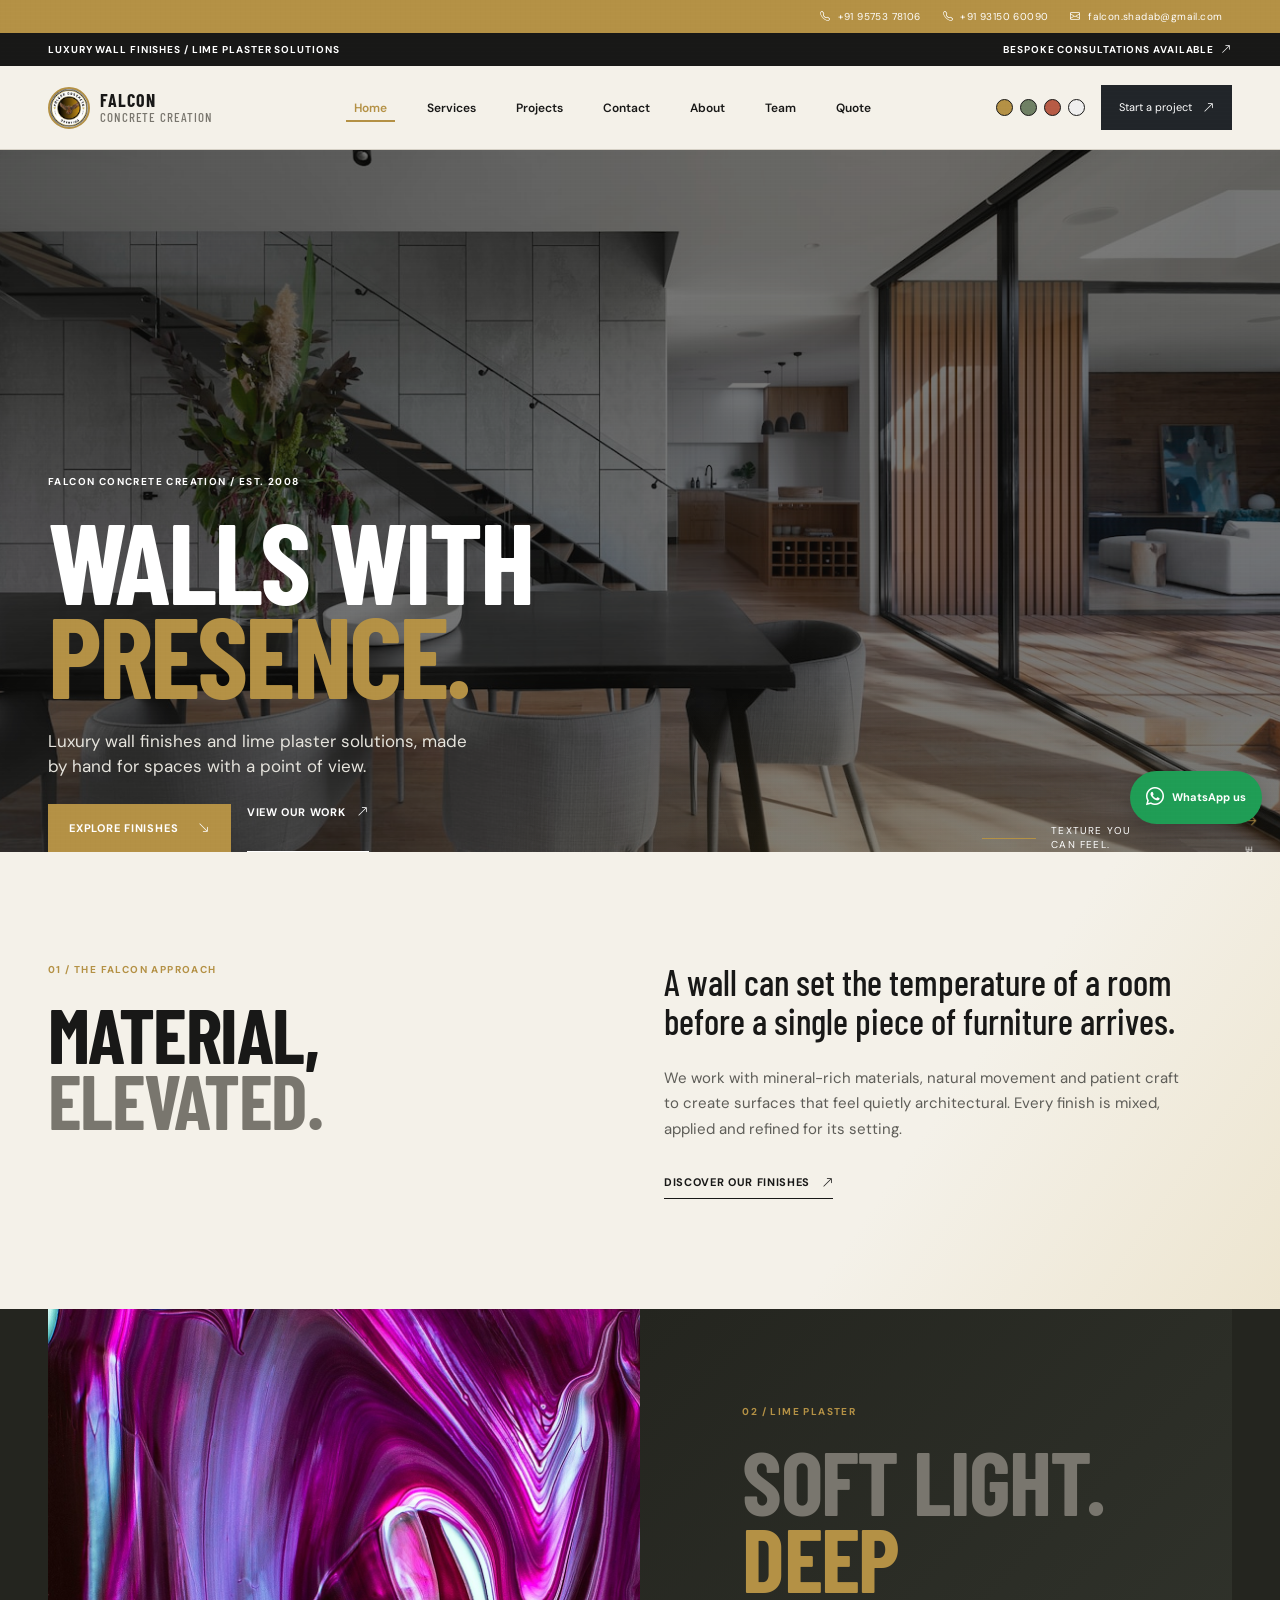
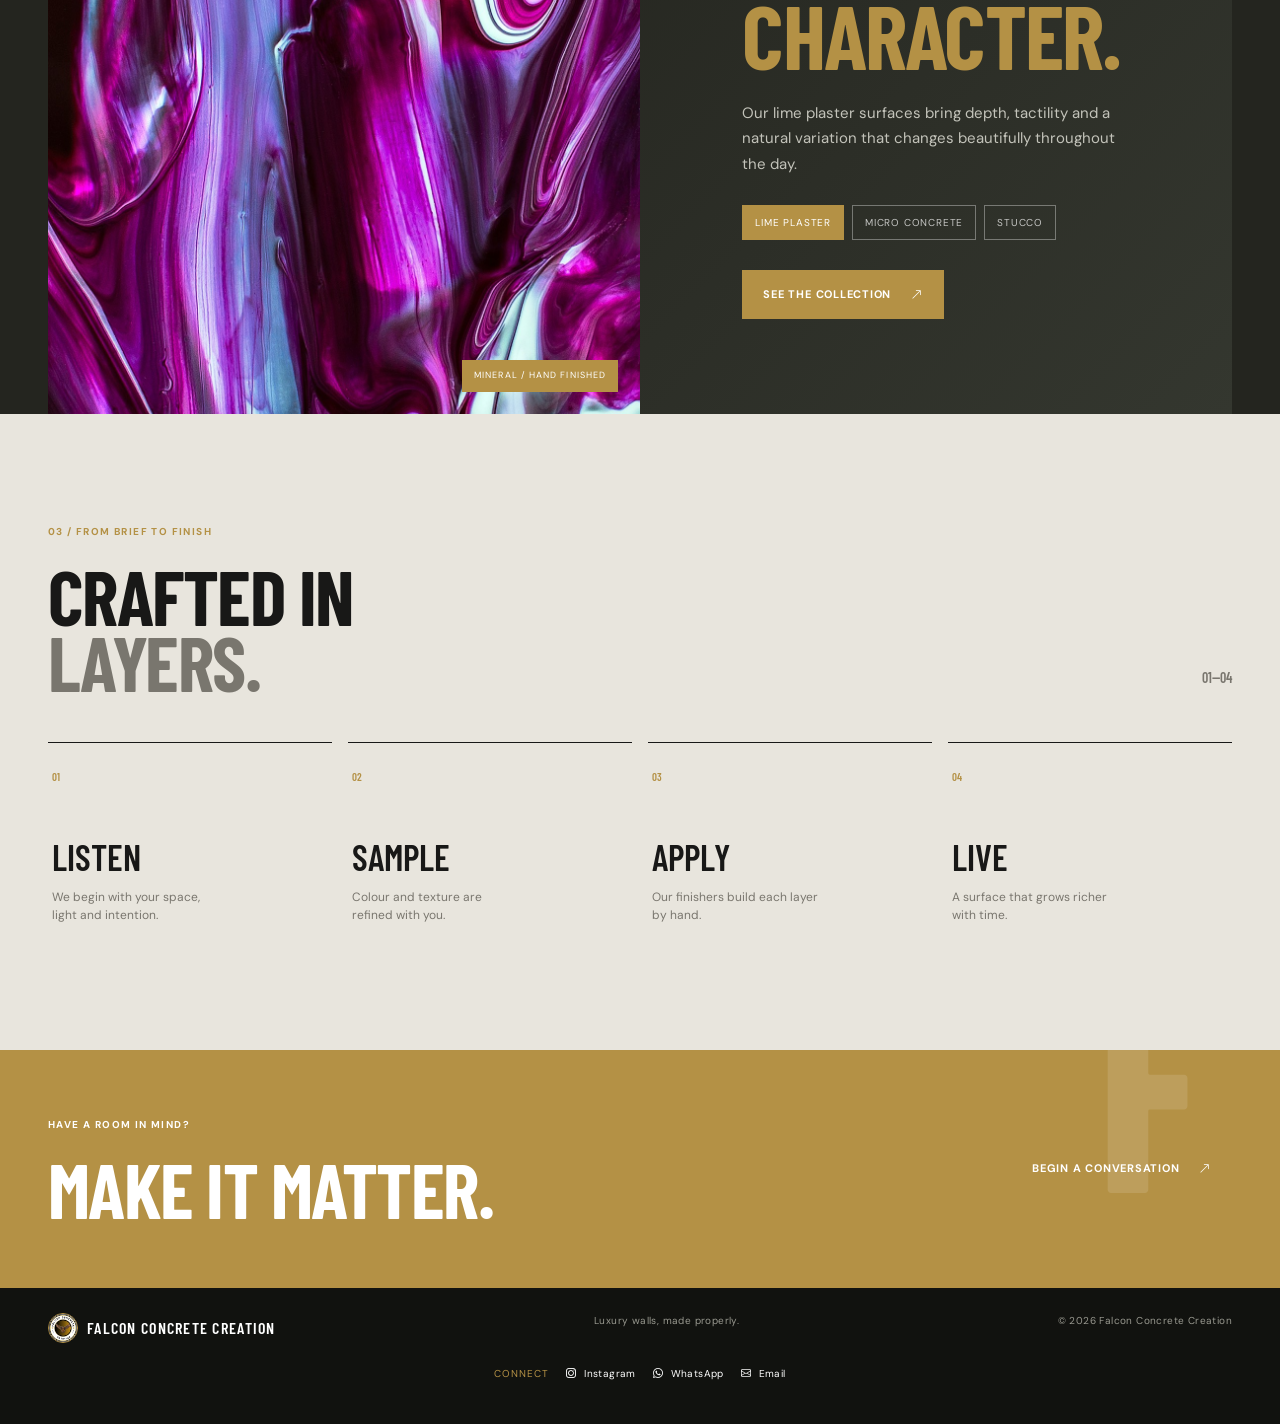
==== index.html @ eb20eb50 "second commit" ====
<!doctype html>
<html lang="en" data-page="home">
<head>
  <meta charset="utf-8"><meta name="viewport" content="width=device-width, initial-scale=1">
  <meta name="description" content="Falcon Concrete Creation creates hand-finished lime plaster, micro concrete and specialist flooring for considered interiors in Goa.">
  <meta name="theme-color" content="#1e211c">
  <meta property="og:type" content="website">
  <meta property="og:title" content="Falcon Concrete Creation | Luxury Wall Finishes">
  <meta property="og:description" content="Luxury wall finishes and lime plaster solutions, made by hand for spaces with a point of view.">
  <meta property="og:image" content="images/luxury-interior.jpg">
  <meta name="twitter:card" content="summary">
  <title>Falcon Concrete Creation | Luxury Wall Finishes</title>
  <script type="application/ld+json">
  {
    "@context": "https://schema.org",
    "@type": "HomeAndConstructionBusiness",
    "name": "Falcon Concrete Creation",
    "description": "Hand-finished lime plaster, micro concrete and specialist flooring for considered interiors.",
    "email": "falcon.shadab@gmail.com",
    "telephone": "+91 95753 78106",
    "address": {
      "@type": "PostalAddress",
      "streetAddress": "Ekta Nagar, Ghateshwar Nagar Housing Board",
      "addressLocality": "Mapusa",
      "addressRegion": "Goa",
      "postalCode": "403507",
      "addressCountry": "IN"
    },
    "areaServed": "Goa, India",
    "sameAs": ["https://www.instagram.com/falcon.shadab/"]
  }
  </script>
  <link rel="preconnect" href="https://fonts.googleapis.com"><link rel="preconnect" href="https://fonts.gstatic.com" crossorigin>
  <link href="https://fonts.googleapis.com/css2?family=Barlow+Condensed:wght@500;600;700;800&family=DM+Sans:wght@400;500;600;700&display=swap" rel="stylesheet">
  <link href="https://cdn.jsdelivr.net/npm/bootstrap@5.3.3/dist/css/bootstrap.min.css" rel="stylesheet"><link rel="stylesheet" href="https://cdn.jsdelivr.net/npm/bootstrap-icons@1.11.3/font/bootstrap-icons.min.css"><link rel="stylesheet" href="css/styles.css">
</head>
<body>
  <div class="announcement"><div class="container-fluid px-4 px-lg-5 d-flex justify-content-between"><span>Luxury wall finishes / Lime plaster solutions</span><span class="d-none d-md-inline">Bespoke consultations available <i class="bi bi-arrow-up-right ms-1"></i></span></div></div>
  <nav class="navbar navbar-expand-lg site-nav"><div class="container-fluid px-4 px-lg-5"><a class="navbar-brand" href="index.html" aria-label="Falcon Concrete Creation home"><img src="images/logo.jpg" alt="Falcon Concrete Creation logo"><span>FALCON<span> CONCRETE CREATION</span></span></a><button class="navbar-toggler" type="button" data-bs-toggle="collapse" data-bs-target="#mainNav" aria-label="Toggle navigation"><i class="bi bi-list"></i></button><div class="collapse navbar-collapse" id="mainNav"><ul class="navbar-nav mx-auto mb-3 mb-lg-0 gap-lg-4"><li class="nav-item"><a class="nav-link" data-nav="home" href="index.html">Home</a></li><li class="nav-item"><a class="nav-link" data-nav="services" href="services.html">Services</a></li><li class="nav-item"><a class="nav-link" data-nav="projects" href="projects.html">Projects</a></li><li class="nav-item"><a class="nav-link" data-nav="contact" href="contact.html">Contact</a></li></ul><div class="theme-switcher" aria-label="Colour theme"><button class="theme-dot theme-ochre" data-theme-choice="ochre" aria-label="Ochre theme"></button><button class="theme-dot theme-forest" data-theme-choice="forest" aria-label="Forest theme"></button><button class="theme-dot theme-terracotta" data-theme-choice="terracotta" aria-label="Terracotta theme"></button></div><a class="btn btn-dark rounded-0 nav-cta ms-lg-3" href="contact.html">Start a project <i class="bi bi-arrow-up-right ms-2"></i></a></div></div></nav>
  <main>
    <section class="hero-section"><div class="hero-image"></div><div class="hero-overlay"></div><div class="container-fluid px-4 px-lg-5 hero-content"><div class="row align-items-end min-vh-75"><div class="col-lg-8 col-xl-7"><p class="eyebrow light-eyebrow">Falcon Concrete Creation / Est. 2008</p><h1>Walls with<br><em>presence.</em></h1><p class="hero-copy">Luxury wall finishes and lime plaster solutions, made by hand for spaces with a point of view.</p><div class="d-flex flex-wrap gap-3 mt-4"><a class="btn btn-accent rounded-0" href="services.html">Explore finishes <i class="bi bi-arrow-down-right ms-3"></i></a><a class="text-link light-link" href="projects.html">View our work <i class="bi bi-arrow-up-right ms-2"></i></a></div></div><div class="col-lg-4 d-none d-lg-block"><div class="hero-note"><span class="note-line"></span><span>Texture you<br>can feel.</span></div></div></div></div><div class="scroll-cue">Scroll to explore <i class="bi bi-arrow-down"></i></div></section>
    <section class="section-pad intro-section"><div class="container-fluid px-4 px-lg-5"><div class="row g-5"><div class="col-lg-5"><p class="eyebrow">01 / The Falcon approach</p><h2>Material,<br><span>elevated.</span></h2></div><div class="col-lg-6 offset-lg-1"><p class="large-copy">A wall can set the temperature of a room before a single piece of furniture arrives.</p><p class="body-copy">We work with mineral-rich materials, natural movement and patient craft to create surfaces that feel quietly architectural. Every finish is mixed, applied and refined for its setting.</p><a class="text-link dark-link" href="services.html">Discover our finishes <i class="bi bi-arrow-up-right ms-2"></i></a></div></div></div></section>
      <section class="feature-band"><div class="container-fluid px-4 px-lg-5"><div class="row g-0 align-items-stretch"><div class="col-lg-6 feature-image" data-finish-image="images/services/lime-plaster.jpg"></div><div class="col-lg-6 feature-copy"><p class="eyebrow" id="finish-label">02 / Lime plaster</p><h2><span id="finish-title">Soft light.</span><br><em>Deep character.</em></h2><p class="body-copy" id="finish-copy">Our lime plaster surfaces bring depth, tactility and a natural variation that changes beautifully throughout the day.</p><div class="finish-switcher" role="tablist" aria-label="Explore finishes"><button class="finish-tab is-active" type="button" role="tab" aria-selected="true" data-finish="lime-plaster">Lime plaster</button><button class="finish-tab" type="button" role="tab" aria-selected="false" data-finish="micro-concrete">Micro concrete</button><button class="finish-tab" type="button" role="tab" aria-selected="false" data-finish="stucco">Stucco</button></div><a class="btn btn-accent rounded-0" href="services.html">See the collection <i class="bi bi-arrow-up-right ms-3"></i></a></div></div></div></section>
    <section class="section-pad process-section"><div class="container-fluid px-4 px-lg-5"><div class="d-flex justify-content-between align-items-end mb-5"><div><p class="eyebrow">03 / From brief to finish</p><h2>Crafted in<br><span>layers.</span></h2></div><p class="section-index d-none d-md-block">01—04</p></div><div class="row g-3"><div class="col-md-3"><div class="process-card"><span>01</span><h3>Listen</h3><p>We begin with your space, light and intention.</p></div></div><div class="col-md-3"><div class="process-card"><span>02</span><h3>Sample</h3><p>Colour and texture are refined with you.</p></div></div><div class="col-md-3"><div class="process-card"><span>03</span><h3>Apply</h3><p>Our finishers build each layer by hand.</p></div></div><div class="col-md-3"><div class="process-card"><span>04</span><h3>Live</h3><p>A surface that grows richer with time.</p></div></div></div></div></section>
    <section class="contact-strip"><div class="container-fluid px-4 px-lg-5 d-flex flex-column flex-lg-row justify-content-between align-items-lg-center gap-4"><div><p class="eyebrow light-eyebrow">Have a room in mind?</p><h2>Make it <em>matter.</em></h2></div><a class="btn btn-accent rounded-0" href="contact.html">Begin a conversation <i class="bi bi-arrow-up-right ms-3"></i></a></div></section>
  </main>
  <footer class="footer"><div class="container-fluid px-4 px-lg-5 d-flex flex-column flex-md-row justify-content-between gap-3"><span class="footer-brand">FALCON CONCRETE CREATION</span><span>Luxury walls, made properly.</span><span>© <span class="year">2026</span> Falcon Concrete Creation</span></div></footer>
  <script src="https://cdn.jsdelivr.net/npm/bootstrap@5.3.3/dist/js/bootstrap.bundle.min.js"></script><script src="js/script.js"></script>
</body></html>
---- css/styles.css ----
@import url('../styles.css');
html[data-page=home] .feature-image{background-image:url('../images/services/lime-plaster.jpg');background-position:center;background-size:cover;transition:background-image .35s ease,filter .35s ease}html[data-page=home] .feature-image.is-changing{filter:saturate(.7)}.finish-switcher{display:flex;flex-wrap:wrap;gap:8px;margin:25px 0 30px}.finish-tab{border:1px solid rgba(255,255,255,.35);background:transparent;color:rgba(255,255,255,.72);padding:9px 12px;font-size:10px;letter-spacing:.08em;text-transform:uppercase;transition:background .2s ease,color .2s ease,border-color .2s ease}.finish-tab:hover,.finish-tab:focus-visible,.finish-tab.is-active{background:var(--accent);border-color:var(--accent);color:#fff;outline:none}@media(max-width:575.98px){.finish-switcher{gap:6px}.finish-tab{font-size:9px;padding:8px 9px}}@media(prefers-reduced-motion:reduce){html[data-page=home] .feature-image{transition:none}}
.contact-bar span:nth-child(2){display:inline!important}
body:before{content:'';position:fixed;z-index:100;inset:0;pointer-events:none;opacity:.12;background-image:repeating-linear-gradient(0deg,rgba(255,255,255,.16) 0,rgba(255,255,255,.16) 1px,transparent 1px,transparent 4px),repeating-linear-gradient(90deg,rgba(0,0,0,.09) 0,rgba(0,0,0,.09) 1px,transparent 1px,transparent 5px);mix-blend-mode:soft-light}
.site-loader{position:fixed;z-index:300;inset:0;display:grid;place-items:center;background:var(--dark);transition:opacity .45s ease,visibility .45s ease}.site-loader.is-hidden{opacity:0;visibility:hidden;pointer-events:none}.site-loader img{width:72px;height:72px;border-radius:50%;object-fit:cover;border:2px solid var(--accent);animation:loaderPulse 1.1s ease-in-out infinite}.site-loader span{position:absolute;width:104px;height:104px;border:1px solid rgba(255,255,255,.3);border-top-color:var(--accent);border-radius:50%;animation:loaderSpin 1s linear infinite}@keyframes loaderSpin{to{transform:rotate(360deg)}}@keyframes loaderPulse{0%,100%{transform:scale(.96);opacity:.8}50%{transform:scale(1);opacity:1}}@media(prefers-reduced-motion:reduce){.site-loader{transition:none}.site-loader img,.site-loader span{animation:none}}

html[data-theme=blue]{--accent:#2f6f9f;--accent-soft:#b9d4e5;--paper:#eef4f7;--dark:#172936}
html[data-theme=blue] .announcement{background:#173a52}
html[data-theme=blue] .feature-band{background:#172936}
html[data-theme=blue] .page-hero{background:#173a52}
html[data-theme=blue] .contact-strip{background:#2f6f9f}
html[data-theme=blue] .theme-blue{background:#2f6f9f}
.site-nav .theme-dot{cursor:pointer;transition:transform .2s ease,outline .2s ease}
.site-nav .theme-dot:hover{transform:scale(1.18)}
.navbar-brand img{border:2px solid var(--accent)}
.detail-grid{background:var(--paper)}
.about-image{min-height:520px;background:url('../images/luxury-interior.jpg') center/cover}
.team-card{border-top:1px solid var(--ink);padding-top:18px}
.team-card img{width:100%;height:280px;object-fit:cover;filter:saturate(.8)}
.team-card h3{font:600 34px var(--display);text-transform:uppercase;margin:18px 0 4px}
.team-card p,.price-card p{color:var(--muted);font-size:13px;line-height:1.6}
.price-card{background:var(--paper);border:1px solid var(--line);padding:30px;min-height:410px;position:relative}
.price-card.featured{background:var(--dark);color:#fff;border-color:var(--dark)}
.price-card h2{font-size:3.7rem;margin:55px 0 14px}
.price-card .price{font:600 35px var(--display);color:var(--accent);margin:22px 0}
.price-card ul{list-style:none;padding:0;margin:22px 0}
.price-card li{font-size:12px;border-top:1px solid var(--line);padding:11px 0;color:var(--muted)}
.featured li{border-color:#50534c;color:#c3c3ba}
.quote-page{background:var(--dark);color:#fff;padding:100px 0}
.quote-form{background:var(--paper);color:var(--ink);padding:32px}
.quote-form label{display:block;font-size:10px;text-transform:uppercase;letter-spacing:.08em;margin:16px 0 7px}
.quote-form input,.quote-form select,.quote-form textarea{width:100%;border:0;border-bottom:1px solid var(--line);background:transparent;padding:10px 0;outline:0}
.quote-form input:focus,.quote-form select:focus,.quote-form textarea:focus{border-color:var(--accent)}
.map-frame{width:100%;height:390px;border:0;filter:grayscale(.75)}
.contact-details a{color:var(--ink);text-decoration:none}
@media(max-width:575.98px){.price-card h2{font-size:3rem}.quote-form{padding:24px}.about-image{min-height:320px}}
.contact-bar{position:relative;z-index:20;display:flex;justify-content:flex-end;gap:22px;align-items:center;background:var(--accent);color:#fff;padding:9px 4.5%;font-size:10px;letter-spacing:.04em}.contact-bar a{color:#fff;text-decoration:none}.contact-bar i{margin-right:4px}.whatsapp-float{position:fixed;z-index:30;right:22px;bottom:22px;display:flex;align-items:center;gap:8px;background:#1f9d55;color:#fff;padding:13px 16px;border-radius:30px;box-shadow:0 8px 20px rgba(0,0,0,.2);font-size:11px;font-weight:700;text-decoration:none}.whatsapp-float:hover{background:#167b42;color:#fff}.whatsapp-float i{font-size:18px}@media(max-width:575.98px){.contact-bar{justify-content:flex-start;gap:10px;flex-wrap:wrap;font-size:9px;padding:9px 18px}.contact-bar span:nth-child(2){display:none}.whatsapp-float{right:14px;bottom:14px}}
.service-card{height:100%;background:var(--paper);border:1px solid var(--line);transition:transform .25s ease,box-shadow .25s ease}.service-card:hover{transform:translateY(-5px);box-shadow:0 14px 30px rgba(24,24,23,.12)}.service-card img{display:block;width:100%;height:215px;object-fit:cover}.service-card-body{position:relative;min-height:210px;padding:23px}.service-card-body>span{color:var(--accent);font:600 12px var(--display)}.service-card-body h2{font-size:2.45rem;line-height:.9;margin:35px 35px 12px 0}.service-card-body p{color:var(--muted);font-size:12px;line-height:1.55;margin:0;max-width:190px}.service-card-body a{position:absolute;right:22px;bottom:21px;color:var(--accent);font-size:20px}.services-grid{background:#e8e5dd}
.footer-socials{display:flex;align-items:center;gap:17px}.footer-socials span{color:var(--accent);text-transform:uppercase;letter-spacing:.1em}.footer-socials a{color:#fff;text-decoration:none}.footer-socials a:hover{color:var(--accent)}.footer-socials i{margin-right:4px}@media(max-width:767.98px){.footer-socials{flex-wrap:wrap;gap:10px 16px}}
.micro-floor-gallery{background:var(--paper);padding:110px 0}.gallery-heading{display:grid;grid-template-columns:1fr 1fr;gap:24px;align-items:end;margin-bottom:46px}.gallery-heading h2{font-size:clamp(3.3rem,6vw,6rem)}.gallery-heading>p:last-child{color:var(--muted);font-size:14px;line-height:1.6;max-width:360px;margin:0}.micro-gallery-grid img{display:block;width:100%;height:270px;object-fit:cover}.micro-gallery-grid .col-lg-6 img{height:420px}@media(max-width:767.98px){.micro-floor-gallery{padding:80px 0}.gallery-heading{display:block}.gallery-heading>p:last-child{margin-top:22px}.micro-gallery-grid img,.micro-gallery-grid .col-lg-6 img{height:210px}}
.nav-link.active{position:relative;color:var(--accent)!important}.nav-link.active:after{content:'';position:absolute;left:0;right:0;bottom:3px;height:2px;background:var(--accent)}.zoomable-image{cursor:zoom-in;transition:transform .25s ease,filter .25s ease}.zoomable-image:hover{filter:brightness(.92);transform:scale(1.015)}.image-lightbox{position:fixed;z-index:200;inset:0;display:grid;place-items:center;padding:5vh 5vw;background:rgba(12,14,13,.9);opacity:0;visibility:hidden;transition:opacity .25s ease,visibility .25s ease}.image-lightbox.is-open{opacity:1;visibility:visible}.image-lightbox img{max-width:90vw;max-height:88vh;width:auto;height:auto;object-fit:contain;box-shadow:0 20px 60px rgba(0,0,0,.35)}.lightbox-close{position:absolute;top:22px;right:25px;border:1px solid rgba(255,255,255,.6);background:transparent;color:#fff;width:42px;height:42px;font-size:16px}.lightbox-close:hover{background:var(--accent);border-color:var(--accent)}.lightbox-open{overflow:hidden}
.footer-brand{display:inline-flex;align-items:center;gap:9px}.footer-brand img{width:30px;height:30px;object-fit:cover;border-radius:50%;border:1px solid var(--accent)}.footer .container-fluid{position:relative;padding-bottom:56px}.footer-socials{position:absolute;left:50%;bottom:18px;transform:translateX(-50%);white-space:nowrap}.whatsapp-float{right:18px;bottom:76px}.service-status,.project-status{display:inline-block;margin-top:10px;border:1px solid currentColor;padding:4px 8px;font-size:9px;letter-spacing:.08em;text-transform:uppercase}.status-available,.status-completed{color:#2b8453}.status-ongoing{color:var(--accent)}.status-progress{color:#bd6a2e}@media(max-width:767.98px){.footer-socials{position:static;transform:none;white-space:normal}.footer .container-fluid{padding-bottom:25px}.whatsapp-float{right:14px;bottom:15px;padding:11px 13px}.whatsapp-float span{display:none}.whatsapp-float i{margin:0}}
.home-page{}html[data-page=home] .hero-section{isolation:isolate;background:#22251d}html[data-page=home] .hero-section:after{content:'';position:absolute;z-index:0;inset:auto -10% -42% 35%;height:70%;background:radial-gradient(ellipse,var(--accent) 0,transparent 66%);opacity:.18;pointer-events:none;animation:accentPulse 7s ease-in-out infinite}html[data-page=home] .hero-image{animation:heroDrift 16s ease-in-out infinite alternate}html[data-page=home] .hero-content h1{animation:riseIn .9s .15s both ease-out}html[data-page=home] .hero-copy{animation:riseIn .8s .35s both ease-out}html[data-page=home] .hero-content .btn-accent,html[data-page=home] .hero-content .text-link{animation:riseIn .8s .5s both ease-out}html[data-page=home] .hero-note{animation:fadeIn 1.2s .7s both ease-out}html[data-page=home] .intro-section{background:linear-gradient(125deg,var(--paper) 0%,var(--paper) 70%,var(--accent-soft) 160%)}html[data-page=home] .feature-copy{background:linear-gradient(135deg,var(--dark),#34372f)}html[data-page=home] .process-card{transition:transform .3s ease,background .3s ease,padding .3s ease}html[data-page=home] .process-card:hover{transform:translateY(-8px);background:var(--paper);padding-left:14px;padding-right:14px}html[data-page=home] .contact-strip{position:relative;overflow:hidden}html[data-page=home] .contact-strip:before{content:'F';position:absolute;right:5%;top:-.3em;color:rgba(255,255,255,.12);font:700 18rem/.8 var(--display);pointer-events:none}html[data-page=home] .scroll-cue i{animation:scrollBob 1.4s ease-in-out infinite}html[data-page=home] .feature-image{position:relative}html[data-page=home] .feature-image:after{content:'MINERAL / HAND FINISHED';position:absolute;right:22px;bottom:22px;color:#fff;background:var(--accent);padding:9px 12px;font-size:9px;letter-spacing:.12em} @keyframes riseIn{from{opacity:0;transform:translateY(24px)}to{opacity:1;transform:none}}@keyframes fadeIn{from{opacity:0}to{opacity:1}}@keyframes heroDrift{from{transform:scale(1.02)}to{transform:scale(1.09) translate3d(-1.5%,1%,0)}}@keyframes accentPulse{0%,100%{transform:scale(.9);opacity:.12}50%{transform:scale(1.1);opacity:.22}}@keyframes scrollBob{0%,100%{transform:translateY(0)}50%{transform:translateY(5px)}}@media(prefers-reduced-motion:reduce){html[data-page=home] .hero-image,html[data-page=home] .hero-section:after,html[data-page=home] .hero-content h1,html[data-page=home] .hero-copy,html[data-page=home] .hero-content .btn-accent,html[data-page=home] .hero-content .text-link,html[data-page=home] .hero-note{animation:none;opacity:1;transform:none}html[data-page=home] .scroll-cue i{animation:none}}
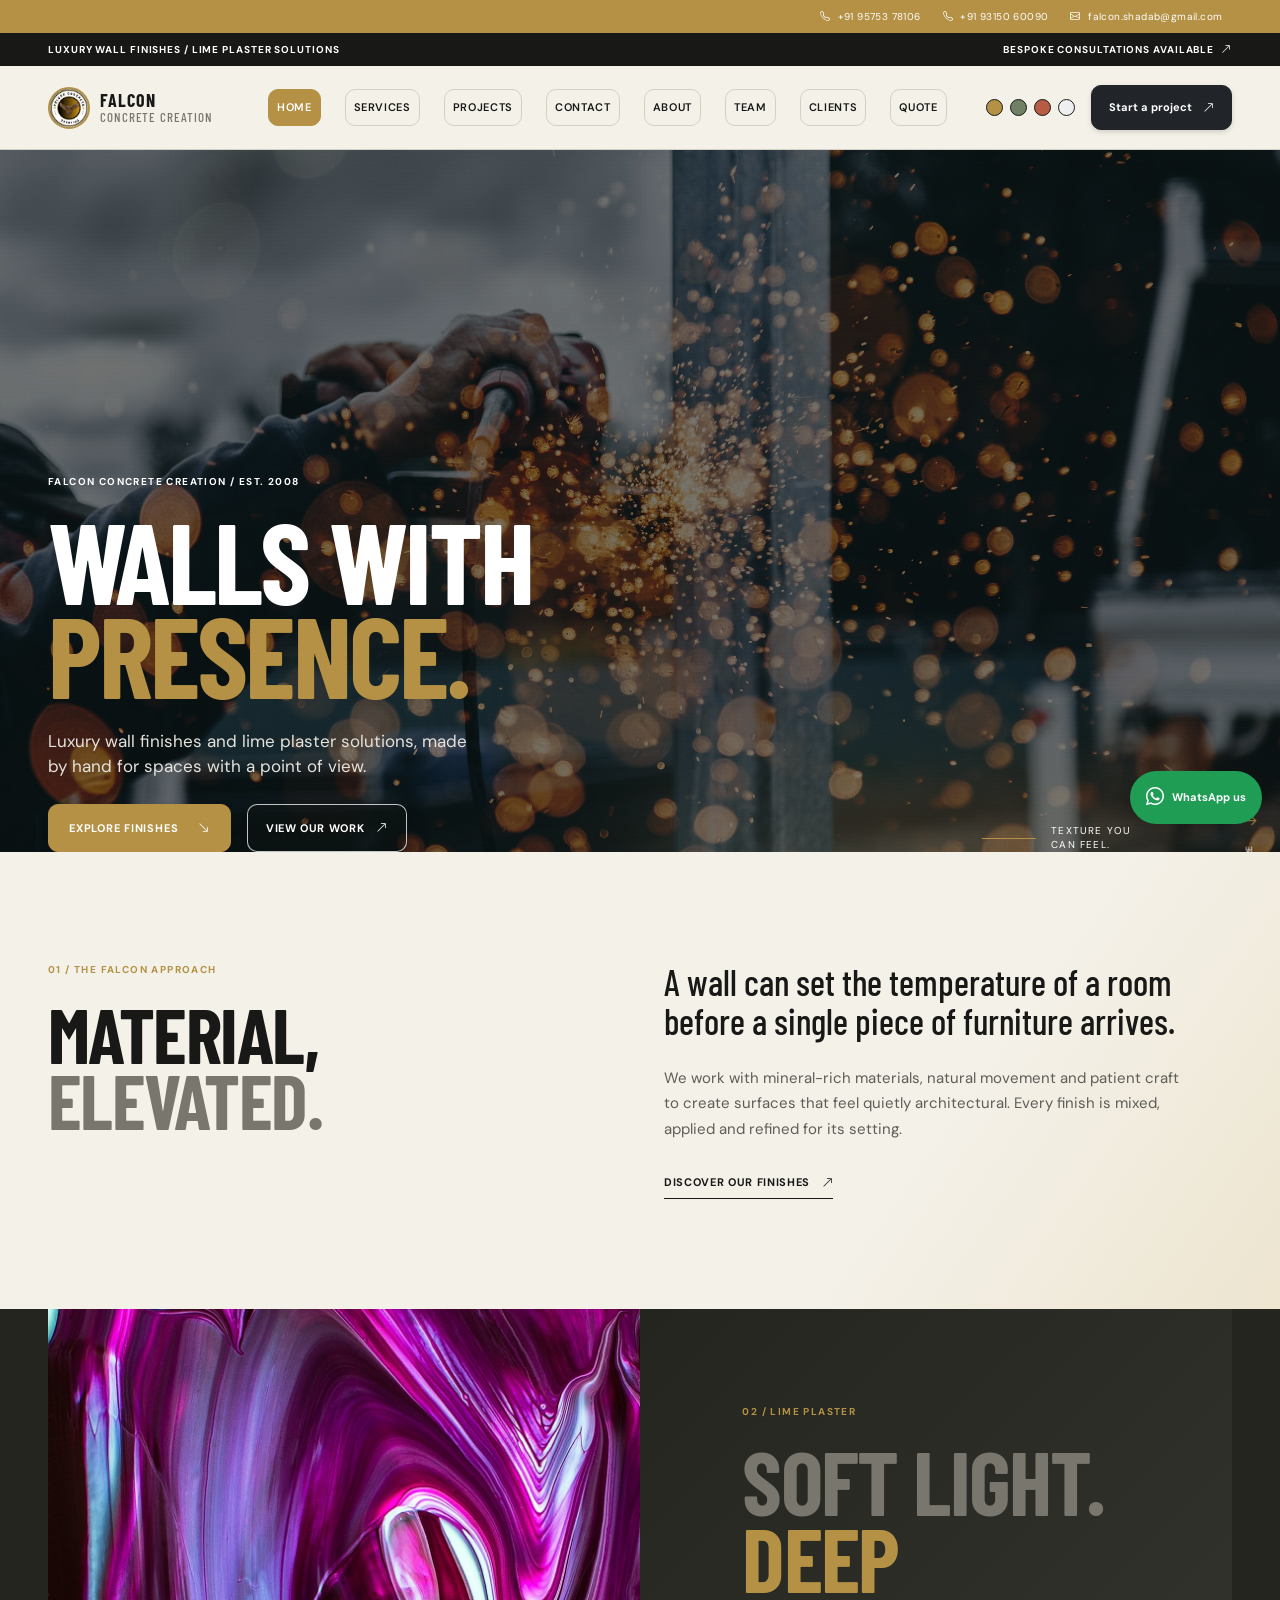
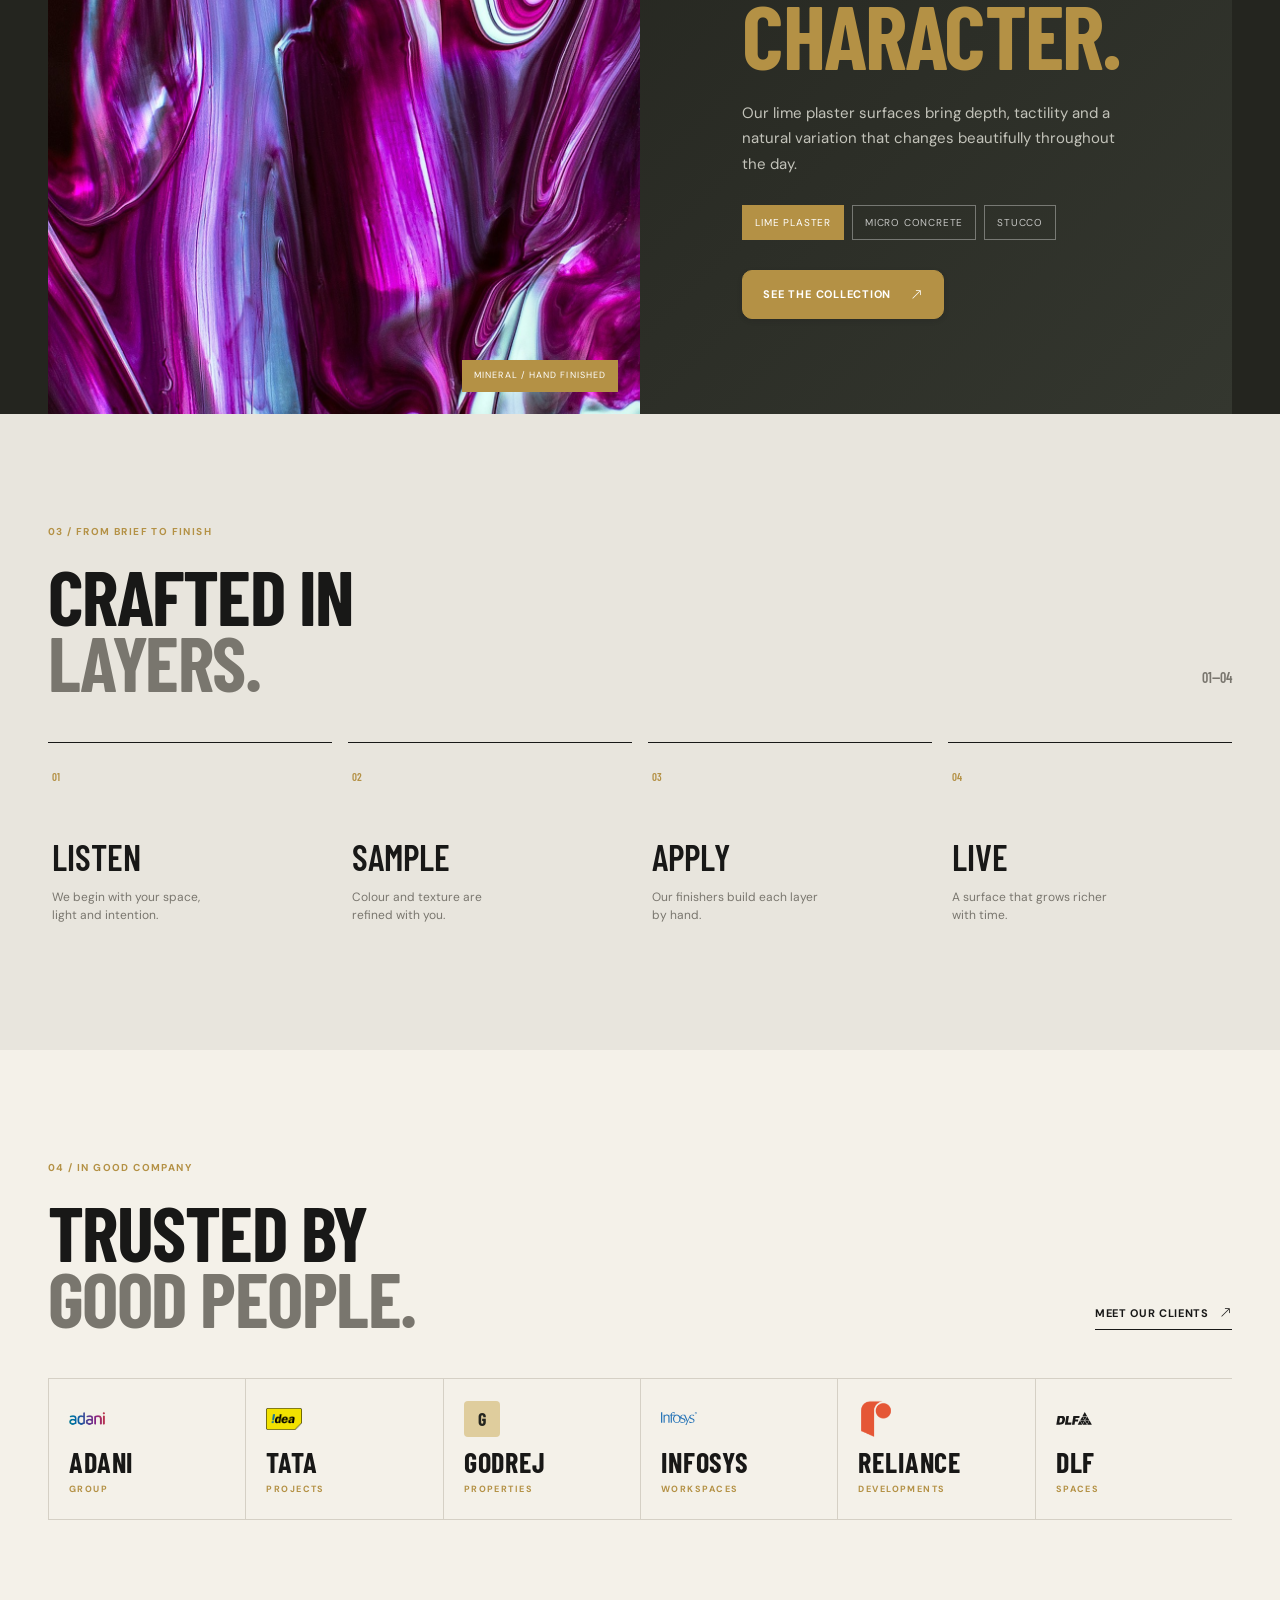
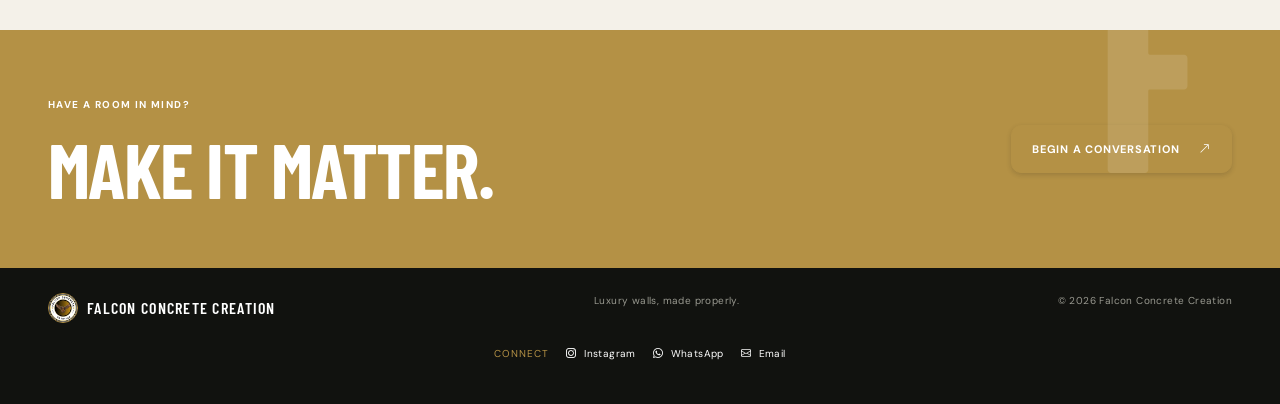
==== commit 420faa57: "new  commit" ====
--- a/index.html
+++ b/index.html
@@ -42,6 +42,7 @@
     <section class="section-pad intro-section"><div class="container-fluid px-4 px-lg-5"><div class="row g-5"><div class="col-lg-5"><p class="eyebrow">01 / The Falcon approach</p><h2>Material,<br><span>elevated.</span></h2></div><div class="col-lg-6 offset-lg-1"><p class="large-copy">A wall can set the temperature of a room before a single piece of furniture arrives.</p><p class="body-copy">We work with mineral-rich materials, natural movement and patient craft to create surfaces that feel quietly architectural. Every finish is mixed, applied and refined for its setting.</p><a class="text-link dark-link" href="services.html">Discover our finishes <i class="bi bi-arrow-up-right ms-2"></i></a></div></div></div></section>
       <section class="feature-band"><div class="container-fluid px-4 px-lg-5"><div class="row g-0 align-items-stretch"><div class="col-lg-6 feature-image" data-finish-image="images/services/lime-plaster.jpg"></div><div class="col-lg-6 feature-copy"><p class="eyebrow" id="finish-label">02 / Lime plaster</p><h2><span id="finish-title">Soft light.</span><br><em>Deep character.</em></h2><p class="body-copy" id="finish-copy">Our lime plaster surfaces bring depth, tactility and a natural variation that changes beautifully throughout the day.</p><div class="finish-switcher" role="tablist" aria-label="Explore finishes"><button class="finish-tab is-active" type="button" role="tab" aria-selected="true" data-finish="lime-plaster">Lime plaster</button><button class="finish-tab" type="button" role="tab" aria-selected="false" data-finish="micro-concrete">Micro concrete</button><button class="finish-tab" type="button" role="tab" aria-selected="false" data-finish="stucco">Stucco</button></div><a class="btn btn-accent rounded-0" href="services.html">See the collection <i class="bi bi-arrow-up-right ms-3"></i></a></div></div></div></section>
     <section class="section-pad process-section"><div class="container-fluid px-4 px-lg-5"><div class="d-flex justify-content-between align-items-end mb-5"><div><p class="eyebrow">03 / From brief to finish</p><h2>Crafted in<br><span>layers.</span></h2></div><p class="section-index d-none d-md-block">01—04</p></div><div class="row g-3"><div class="col-md-3"><div class="process-card"><span>01</span><h3>Listen</h3><p>We begin with your space, light and intention.</p></div></div><div class="col-md-3"><div class="process-card"><span>02</span><h3>Sample</h3><p>Colour and texture are refined with you.</p></div></div><div class="col-md-3"><div class="process-card"><span>03</span><h3>Apply</h3><p>Our finishers build each layer by hand.</p></div></div><div class="col-md-3"><div class="process-card"><span>04</span><h3>Live</h3><p>A surface that grows richer with time.</p></div></div></div></div></section>
+      <section class="clients-preview section-pad"><div class="container-fluid px-4 px-lg-5"><div class="d-flex flex-column flex-md-row justify-content-between align-items-md-end gap-4 mb-5"><div><p class="eyebrow">04 / In good company</p><h2>Trusted by<br><span>good people.</span></h2></div><a class="text-link dark-link" href="clients.html">Meet our clients <i class="bi bi-arrow-up-right ms-2"></i></a></div><div class="client-grid client-grid-preview" aria-label="Selected clients"><div class="client-mark"><span>ADANI</span><small>GROUP</small></div><div class="client-mark"><span>TATA</span><small>PROJECTS</small></div><div class="client-mark"><span>GODREJ</span><small>PROPERTIES</small></div><div class="client-mark"><span>INFOSYS</span><small>WORKSPACES</small></div><div class="client-mark"><span>RELIANCE</span><small>DEVELOPMENTS</small></div><div class="client-mark"><span>DLF</span><small>SPACES</small></div></div></div></section>
     <section class="contact-strip"><div class="container-fluid px-4 px-lg-5 d-flex flex-column flex-lg-row justify-content-between align-items-lg-center gap-4"><div><p class="eyebrow light-eyebrow">Have a room in mind?</p><h2>Make it <em>matter.</em></h2></div><a class="btn btn-accent rounded-0" href="contact.html">Begin a conversation <i class="bi bi-arrow-up-right ms-3"></i></a></div></section>
   </main>
   <footer class="footer"><div class="container-fluid px-4 px-lg-5 d-flex flex-column flex-md-row justify-content-between gap-3"><span class="footer-brand">FALCON CONCRETE CREATION</span><span>Luxury walls, made properly.</span><span>© <span class="year">2026</span> Falcon Concrete Creation</span></div></footer>
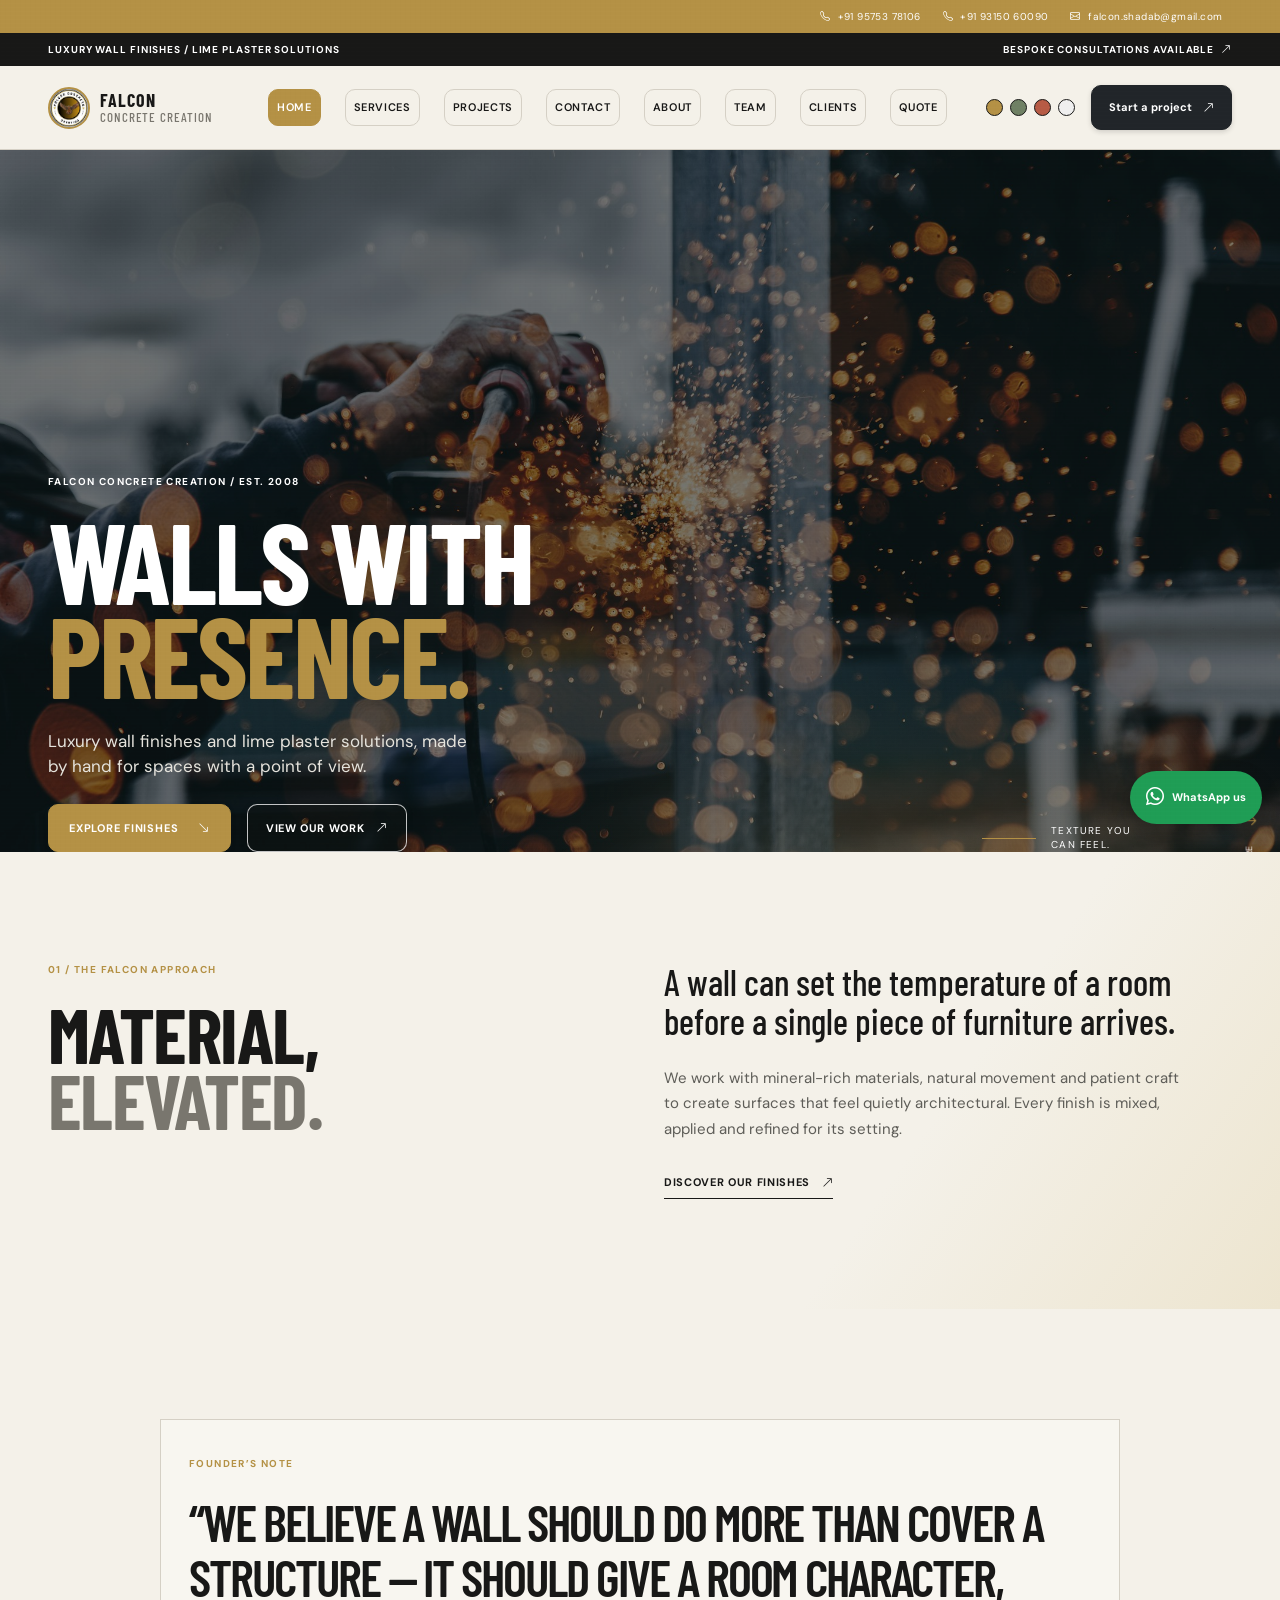
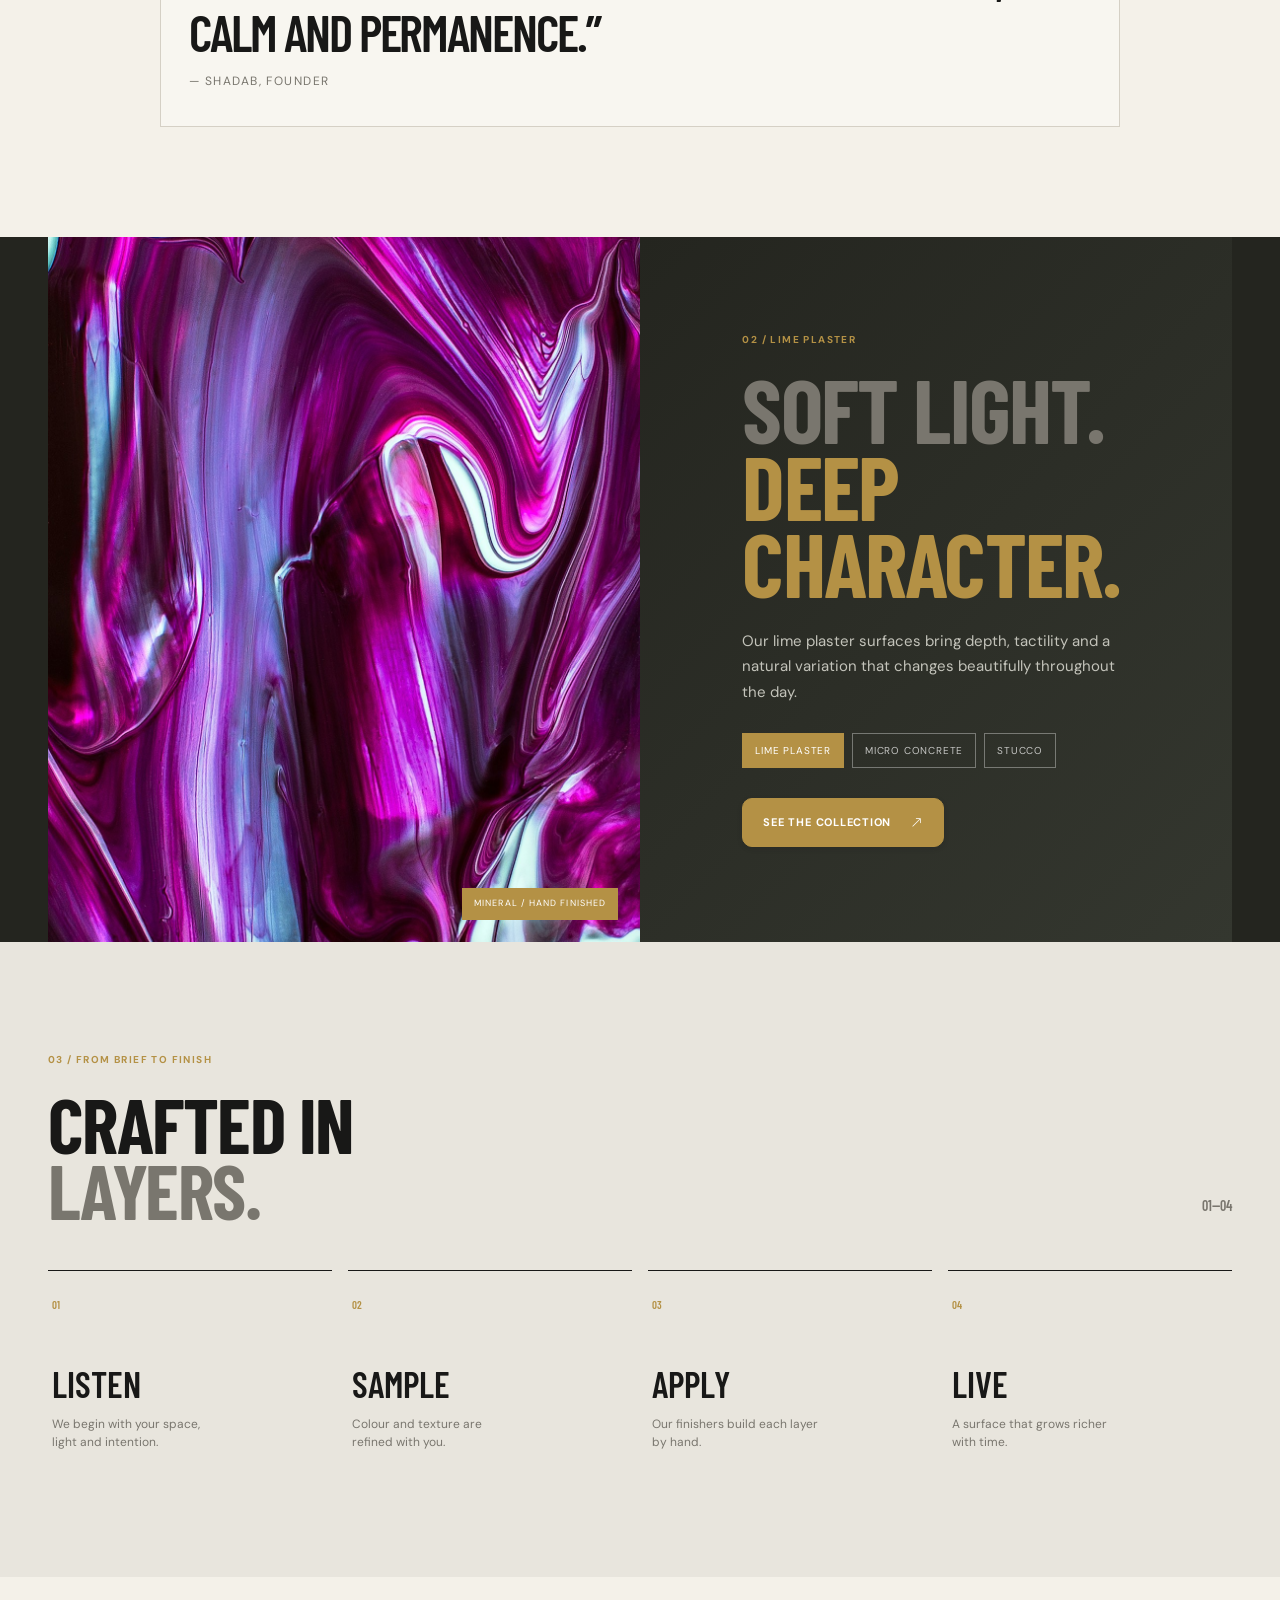
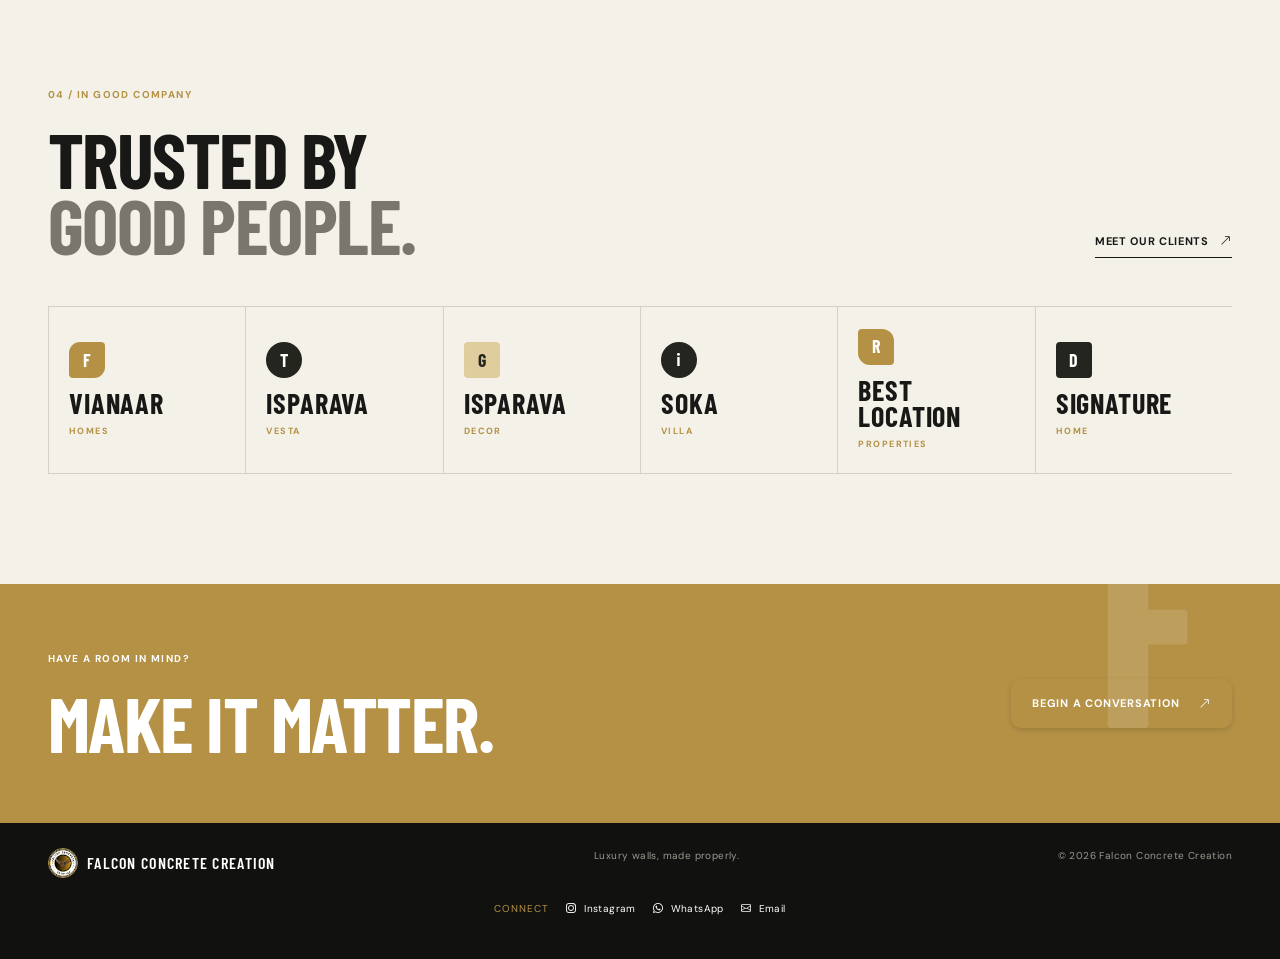
==== commit d36172ec: "team added" ====
--- a/index.html
+++ b/index.html
@@ -1,12 +1,16 @@
 <!doctype html>
 <html lang="en" data-page="home">
+
 <head>
-  <meta charset="utf-8"><meta name="viewport" content="width=device-width, initial-scale=1">
-  <meta name="description" content="Falcon Concrete Creation creates hand-finished lime plaster, micro concrete and specialist flooring for considered interiors in Goa.">
+  <meta charset="utf-8">
+  <meta name="viewport" content="width=device-width, initial-scale=1">
+  <meta name="description"
+    content="Falcon Concrete Creation creates hand-finished lime plaster, micro concrete and specialist flooring for considered interiors in Goa.">
   <meta name="theme-color" content="#1e211c">
   <meta property="og:type" content="website">
   <meta property="og:title" content="Falcon Concrete Creation | Luxury Wall Finishes">
-  <meta property="og:description" content="Luxury wall finishes and lime plaster solutions, made by hand for spaces with a point of view.">
+  <meta property="og:description"
+    content="Luxury wall finishes and lime plaster solutions, made by hand for spaces with a point of view.">
   <meta property="og:image" content="images/luxury-interior.jpg">
   <meta name="twitter:card" content="summary">
   <title>Falcon Concrete Creation | Luxury Wall Finishes</title>
@@ -30,21 +34,187 @@
     "sameAs": ["https://www.instagram.com/falcon.shadab/"]
   }
   </script>
-  <link rel="preconnect" href="https://fonts.googleapis.com"><link rel="preconnect" href="https://fonts.gstatic.com" crossorigin>
-  <link href="https://fonts.googleapis.com/css2?family=Barlow+Condensed:wght@500;600;700;800&family=DM+Sans:wght@400;500;600;700&display=swap" rel="stylesheet">
-  <link href="https://cdn.jsdelivr.net/npm/bootstrap@5.3.3/dist/css/bootstrap.min.css" rel="stylesheet"><link rel="stylesheet" href="https://cdn.jsdelivr.net/npm/bootstrap-icons@1.11.3/font/bootstrap-icons.min.css"><link rel="stylesheet" href="css/styles.css">
+  <link rel="preconnect" href="https://fonts.googleapis.com">
+  <link rel="preconnect" href="https://fonts.gstatic.com" crossorigin>
+  <link
+    href="https://fonts.googleapis.com/css2?family=Barlow+Condensed:wght@500;600;700;800&family=DM+Sans:wght@400;500;600;700&display=swap"
+    rel="stylesheet">
+  <link href="https://cdn.jsdelivr.net/npm/bootstrap@5.3.3/dist/css/bootstrap.min.css" rel="stylesheet">
+  <link rel="stylesheet" href="https://cdn.jsdelivr.net/npm/bootstrap-icons@1.11.3/font/bootstrap-icons.min.css">
+  <link rel="stylesheet" href="css/styles.css">
 </head>
+
 <body>
-  <div class="announcement"><div class="container-fluid px-4 px-lg-5 d-flex justify-content-between"><span>Luxury wall finishes / Lime plaster solutions</span><span class="d-none d-md-inline">Bespoke consultations available <i class="bi bi-arrow-up-right ms-1"></i></span></div></div>
-  <nav class="navbar navbar-expand-lg site-nav"><div class="container-fluid px-4 px-lg-5"><a class="navbar-brand" href="index.html" aria-label="Falcon Concrete Creation home"><img src="images/logo.jpg" alt="Falcon Concrete Creation logo"><span>FALCON<span> CONCRETE CREATION</span></span></a><button class="navbar-toggler" type="button" data-bs-toggle="collapse" data-bs-target="#mainNav" aria-label="Toggle navigation"><i class="bi bi-list"></i></button><div class="collapse navbar-collapse" id="mainNav"><ul class="navbar-nav mx-auto mb-3 mb-lg-0 gap-lg-4"><li class="nav-item"><a class="nav-link" data-nav="home" href="index.html">Home</a></li><li class="nav-item"><a class="nav-link" data-nav="services" href="services.html">Services</a></li><li class="nav-item"><a class="nav-link" data-nav="projects" href="projects.html">Projects</a></li><li class="nav-item"><a class="nav-link" data-nav="contact" href="contact.html">Contact</a></li></ul><div class="theme-switcher" aria-label="Colour theme"><button class="theme-dot theme-ochre" data-theme-choice="ochre" aria-label="Ochre theme"></button><button class="theme-dot theme-forest" data-theme-choice="forest" aria-label="Forest theme"></button><button class="theme-dot theme-terracotta" data-theme-choice="terracotta" aria-label="Terracotta theme"></button></div><a class="btn btn-dark rounded-0 nav-cta ms-lg-3" href="contact.html">Start a project <i class="bi bi-arrow-up-right ms-2"></i></a></div></div></nav>
+  <div class="announcement">
+    <div class="container-fluid px-4 px-lg-5 d-flex justify-content-between"><span>Luxury wall finishes / Lime plaster
+        solutions</span><span class="d-none d-md-inline">Bespoke consultations available <i
+          class="bi bi-arrow-up-right ms-1"></i></span></div>
+  </div>
+  <nav class="navbar navbar-expand-lg site-nav">
+    <div class="container-fluid px-4 px-lg-5"><a class="navbar-brand" href="index.html"
+        aria-label="Falcon Concrete Creation home"><img src="images/logo.jpg"
+          alt="Falcon Concrete Creation logo"><span>FALCON<span> CONCRETE CREATION</span></span></a><button
+        class="navbar-toggler" type="button" data-bs-toggle="collapse" data-bs-target="#mainNav"
+        aria-label="Toggle navigation"><i class="bi bi-list"></i></button>
+      <div class="collapse navbar-collapse" id="mainNav">
+        <ul class="navbar-nav mx-auto mb-3 mb-lg-0 gap-lg-4">
+          <li class="nav-item"><a class="nav-link" data-nav="home" href="index.html">Home</a></li>
+          <li class="nav-item"><a class="nav-link" data-nav="services" href="services.html">Services</a></li>
+          <li class="nav-item"><a class="nav-link" data-nav="projects" href="projects.html">Projects</a></li>
+          <li class="nav-item"><a class="nav-link" data-nav="contact" href="contact.html">Contact</a></li>
+        </ul>
+        <div class="theme-switcher" aria-label="Colour theme"><button class="theme-dot theme-ochre"
+            data-theme-choice="ochre" aria-label="Ochre theme"></button><button class="theme-dot theme-forest"
+            data-theme-choice="forest" aria-label="Forest theme"></button><button class="theme-dot theme-terracotta"
+            data-theme-choice="terracotta" aria-label="Terracotta theme"></button></div><a
+          class="btn btn-dark rounded-0 nav-cta ms-lg-3" href="contact.html">Start a project <i
+            class="bi bi-arrow-up-right ms-2"></i></a>
+      </div>
+    </div>
+  </nav>
   <main>
-    <section class="hero-section"><div class="hero-image"></div><div class="hero-overlay"></div><div class="container-fluid px-4 px-lg-5 hero-content"><div class="row align-items-end min-vh-75"><div class="col-lg-8 col-xl-7"><p class="eyebrow light-eyebrow">Falcon Concrete Creation / Est. 2008</p><h1>Walls with<br><em>presence.</em></h1><p class="hero-copy">Luxury wall finishes and lime plaster solutions, made by hand for spaces with a point of view.</p><div class="d-flex flex-wrap gap-3 mt-4"><a class="btn btn-accent rounded-0" href="services.html">Explore finishes <i class="bi bi-arrow-down-right ms-3"></i></a><a class="text-link light-link" href="projects.html">View our work <i class="bi bi-arrow-up-right ms-2"></i></a></div></div><div class="col-lg-4 d-none d-lg-block"><div class="hero-note"><span class="note-line"></span><span>Texture you<br>can feel.</span></div></div></div></div><div class="scroll-cue">Scroll to explore <i class="bi bi-arrow-down"></i></div></section>
-    <section class="section-pad intro-section"><div class="container-fluid px-4 px-lg-5"><div class="row g-5"><div class="col-lg-5"><p class="eyebrow">01 / The Falcon approach</p><h2>Material,<br><span>elevated.</span></h2></div><div class="col-lg-6 offset-lg-1"><p class="large-copy">A wall can set the temperature of a room before a single piece of furniture arrives.</p><p class="body-copy">We work with mineral-rich materials, natural movement and patient craft to create surfaces that feel quietly architectural. Every finish is mixed, applied and refined for its setting.</p><a class="text-link dark-link" href="services.html">Discover our finishes <i class="bi bi-arrow-up-right ms-2"></i></a></div></div></div></section>
-      <section class="feature-band"><div class="container-fluid px-4 px-lg-5"><div class="row g-0 align-items-stretch"><div class="col-lg-6 feature-image" data-finish-image="images/services/lime-plaster.jpg"></div><div class="col-lg-6 feature-copy"><p class="eyebrow" id="finish-label">02 / Lime plaster</p><h2><span id="finish-title">Soft light.</span><br><em>Deep character.</em></h2><p class="body-copy" id="finish-copy">Our lime plaster surfaces bring depth, tactility and a natural variation that changes beautifully throughout the day.</p><div class="finish-switcher" role="tablist" aria-label="Explore finishes"><button class="finish-tab is-active" type="button" role="tab" aria-selected="true" data-finish="lime-plaster">Lime plaster</button><button class="finish-tab" type="button" role="tab" aria-selected="false" data-finish="micro-concrete">Micro concrete</button><button class="finish-tab" type="button" role="tab" aria-selected="false" data-finish="stucco">Stucco</button></div><a class="btn btn-accent rounded-0" href="services.html">See the collection <i class="bi bi-arrow-up-right ms-3"></i></a></div></div></div></section>
-    <section class="section-pad process-section"><div class="container-fluid px-4 px-lg-5"><div class="d-flex justify-content-between align-items-end mb-5"><div><p class="eyebrow">03 / From brief to finish</p><h2>Crafted in<br><span>layers.</span></h2></div><p class="section-index d-none d-md-block">01—04</p></div><div class="row g-3"><div class="col-md-3"><div class="process-card"><span>01</span><h3>Listen</h3><p>We begin with your space, light and intention.</p></div></div><div class="col-md-3"><div class="process-card"><span>02</span><h3>Sample</h3><p>Colour and texture are refined with you.</p></div></div><div class="col-md-3"><div class="process-card"><span>03</span><h3>Apply</h3><p>Our finishers build each layer by hand.</p></div></div><div class="col-md-3"><div class="process-card"><span>04</span><h3>Live</h3><p>A surface that grows richer with time.</p></div></div></div></div></section>
-      <section class="clients-preview section-pad"><div class="container-fluid px-4 px-lg-5"><div class="d-flex flex-column flex-md-row justify-content-between align-items-md-end gap-4 mb-5"><div><p class="eyebrow">04 / In good company</p><h2>Trusted by<br><span>good people.</span></h2></div><a class="text-link dark-link" href="clients.html">Meet our clients <i class="bi bi-arrow-up-right ms-2"></i></a></div><div class="client-grid client-grid-preview" aria-label="Selected clients"><div class="client-mark"><span>ADANI</span><small>GROUP</small></div><div class="client-mark"><span>TATA</span><small>PROJECTS</small></div><div class="client-mark"><span>GODREJ</span><small>PROPERTIES</small></div><div class="client-mark"><span>INFOSYS</span><small>WORKSPACES</small></div><div class="client-mark"><span>RELIANCE</span><small>DEVELOPMENTS</small></div><div class="client-mark"><span>DLF</span><small>SPACES</small></div></div></div></section>
-    <section class="contact-strip"><div class="container-fluid px-4 px-lg-5 d-flex flex-column flex-lg-row justify-content-between align-items-lg-center gap-4"><div><p class="eyebrow light-eyebrow">Have a room in mind?</p><h2>Make it <em>matter.</em></h2></div><a class="btn btn-accent rounded-0" href="contact.html">Begin a conversation <i class="bi bi-arrow-up-right ms-3"></i></a></div></section>
+    <section class="hero-section">
+      <div class="hero-image"></div>
+      <div class="hero-overlay"></div>
+      <div class="container-fluid px-4 px-lg-5 hero-content">
+        <div class="row align-items-end min-vh-75">
+          <div class="col-lg-8 col-xl-7">
+            <p class="eyebrow light-eyebrow">Falcon Concrete Creation / Est. 2008</p>
+            <h1>Walls with<br><em>presence.</em></h1>
+            <p class="hero-copy">Luxury wall finishes and lime plaster solutions, made by hand for spaces with a point
+              of view.</p>
+            <div class="d-flex flex-wrap gap-3 mt-4"><a class="btn btn-accent rounded-0" href="services.html">Explore
+                finishes <i class="bi bi-arrow-down-right ms-3"></i></a><a class="text-link light-link"
+                href="projects.html">View our work <i class="bi bi-arrow-up-right ms-2"></i></a></div>
+          </div>
+          <div class="col-lg-4 d-none d-lg-block">
+            <div class="hero-note"><span class="note-line"></span><span>Texture you<br>can feel.</span></div>
+          </div>
+        </div>
+      </div>
+      <div class="scroll-cue">Scroll to explore <i class="bi bi-arrow-down"></i></div>
+    </section>
+    <section class="section-pad intro-section">
+      <div class="container-fluid px-4 px-lg-5">
+        <div class="row g-5">
+          <div class="col-lg-5">
+            <p class="eyebrow">01 / The Falcon approach</p>
+            <h2>Material,<br><span>elevated.</span></h2>
+          </div>
+          <div class="col-lg-6 offset-lg-1">
+            <p class="large-copy">A wall can set the temperature of a room before a single piece of furniture arrives.
+            </p>
+            <p class="body-copy">We work with mineral-rich materials, natural movement and patient craft to create
+              surfaces that feel quietly architectural. Every finish is mixed, applied and refined for its setting.</p>
+            <a class="text-link dark-link" href="services.html">Discover our finishes <i
+                class="bi bi-arrow-up-right ms-2"></i></a>
+          </div>
+        </div>
+      </div>
+    </section>
+    <section class="section-pad founder-note-section">
+      <div class="container-fluid px-4 px-lg-5">
+        <div class="founder-note">
+          <p class="eyebrow">Founder’s note</p>
+          <blockquote>“We believe a wall should do more than cover a structure — it should give a room character, calm and permanence.”</blockquote>
+          <p class="founder-signoff">— Shadab, Founder</p>
+        </div>
+      </div>
+    </section>
+    <section class="feature-band">
+      <div class="container-fluid px-4 px-lg-5">
+        <div class="row g-0 align-items-stretch">
+          <div class="col-lg-6 feature-image" data-finish-image="images/services/lime-plaster.jpg"></div>
+          <div class="col-lg-6 feature-copy">
+            <p class="eyebrow" id="finish-label">02 / Lime plaster</p>
+            <h2><span id="finish-title">Soft light.</span><br><em>Deep character.</em></h2>
+            <p class="body-copy" id="finish-copy">Our lime plaster surfaces bring depth, tactility and a natural
+              variation that changes beautifully throughout the day.</p>
+            <div class="finish-switcher" role="tablist" aria-label="Explore finishes"><button
+                class="finish-tab is-active" type="button" role="tab" aria-selected="true"
+                data-finish="lime-plaster">Lime plaster</button><button class="finish-tab" type="button" role="tab"
+                aria-selected="false" data-finish="micro-concrete">Micro concrete</button><button class="finish-tab"
+                type="button" role="tab" aria-selected="false" data-finish="stucco">Stucco</button></div><a
+              class="btn btn-accent rounded-0" href="services.html">See the collection <i
+                class="bi bi-arrow-up-right ms-3"></i></a>
+          </div>
+        </div>
+      </div>
+    </section>
+    <section class="section-pad process-section">
+      <div class="container-fluid px-4 px-lg-5">
+        <div class="d-flex justify-content-between align-items-end mb-5">
+          <div>
+            <p class="eyebrow">03 / From brief to finish</p>
+            <h2>Crafted in<br><span>layers.</span></h2>
+          </div>
+          <p class="section-index d-none d-md-block">01—04</p>
+        </div>
+        <div class="row g-3">
+          <div class="col-md-3">
+            <div class="process-card"><span>01</span>
+              <h3>Listen</h3>
+              <p>We begin with your space, light and intention.</p>
+            </div>
+          </div>
+          <div class="col-md-3">
+            <div class="process-card"><span>02</span>
+              <h3>Sample</h3>
+              <p>Colour and texture are refined with you.</p>
+            </div>
+          </div>
+          <div class="col-md-3">
+            <div class="process-card"><span>03</span>
+              <h3>Apply</h3>
+              <p>Our finishers build each layer by hand.</p>
+            </div>
+          </div>
+          <div class="col-md-3">
+            <div class="process-card"><span>04</span>
+              <h3>Live</h3>
+              <p>A surface that grows richer with time.</p>
+            </div>
+          </div>
+        </div>
+      </div>
+    </section>
+    <section class="clients-preview section-pad">
+      <div class="container-fluid px-4 px-lg-5">
+        <div class="d-flex flex-column flex-md-row justify-content-between align-items-md-end gap-4 mb-5">
+          <div>
+            <p class="eyebrow">04 / In good company</p>
+            <h2>Trusted by<br><span>good people.</span></h2>
+          </div><a class="text-link dark-link" href="clients.html">Meet our clients <i
+              class="bi bi-arrow-up-right ms-2"></i></a>
+        </div>
+        <div class="client-grid client-grid-preview" aria-label="Selected clients">
+          <div class="client-mark"><span>VIANAAR</span><small>HOMES</small></div>
+          <div class="client-mark"><span>ISPARAVA</span><small>VESTA</small></div>
+          <div class="client-mark"><span>ISPARAVA</span><small>DECOR</small></div>
+          <div class="client-mark"><span>SOKA</span><small>VILLA</small></div>
+          <div class="client-mark"><span>BEST LOCATION</span><small>PROPERTIES</small></div>
+          <div class="client-mark"><span>SIGNATURE</span><small>HOME</small></div>
+        </div>
+      </div>
+    </section>
+    <section class="contact-strip">
+      <div
+        class="container-fluid px-4 px-lg-5 d-flex flex-column flex-lg-row justify-content-between align-items-lg-center gap-4">
+        <div>
+          <p class="eyebrow light-eyebrow">Have a room in mind?</p>
+          <h2>Make it <em>matter.</em></h2>
+        </div><a class="btn btn-accent rounded-0" href="contact.html">Begin a conversation <i
+            class="bi bi-arrow-up-right ms-3"></i></a>
+      </div>
+    </section>
   </main>
-  <footer class="footer"><div class="container-fluid px-4 px-lg-5 d-flex flex-column flex-md-row justify-content-between gap-3"><span class="footer-brand">FALCON CONCRETE CREATION</span><span>Luxury walls, made properly.</span><span>© <span class="year">2026</span> Falcon Concrete Creation</span></div></footer>
-  <script src="https://cdn.jsdelivr.net/npm/bootstrap@5.3.3/dist/js/bootstrap.bundle.min.js"></script><script src="js/script.js"></script>
-</body></html>+  <footer class="footer">
+    <div class="container-fluid px-4 px-lg-5 d-flex flex-column flex-md-row justify-content-between gap-3"><span
+        class="footer-brand">FALCON CONCRETE CREATION</span><span>Luxury walls, made properly.</span><span>© <span
+          class="year">2026</span> Falcon Concrete Creation</span></div>
+  </footer>
+  <script src="https://cdn.jsdelivr.net/npm/bootstrap@5.3.3/dist/js/bootstrap.bundle.min.js"></script>
+  <script src="js/script.js"></script>
+</body>
+
+</html>
--- a/css/styles.css
+++ b/css/styles.css
@@ -15,6 +15,10 @@
 .navbar-brand img{border:2px solid var(--accent)}
 .detail-grid{background:var(--paper)}
 .about-image{min-height:520px;background:url('../images/luxury-interior.jpg') center/cover}
+.founder-note-section{background:var(--paper)}
+.founder-note{max-width:960px;margin:0 auto;padding:36px 28px;border:1px solid var(--line);background:rgba(255,255,255,.3)}
+.founder-note blockquote{margin:18px 0 12px;font:600 clamp(2rem,4vw,4rem)/1.08 var(--display);text-transform:uppercase;letter-spacing:-.04em;color:var(--ink)}
+.founder-note .founder-signoff{margin:0;color:var(--muted);font-size:12px;letter-spacing:.12em;text-transform:uppercase}
 .team-card{border-top:1px solid var(--ink);padding-top:18px}
 .team-card img{width:100%;height:280px;object-fit:cover;filter:saturate(.8)}
 .team-card h3{font:600 34px var(--display);text-transform:uppercase;margin:18px 0 4px}
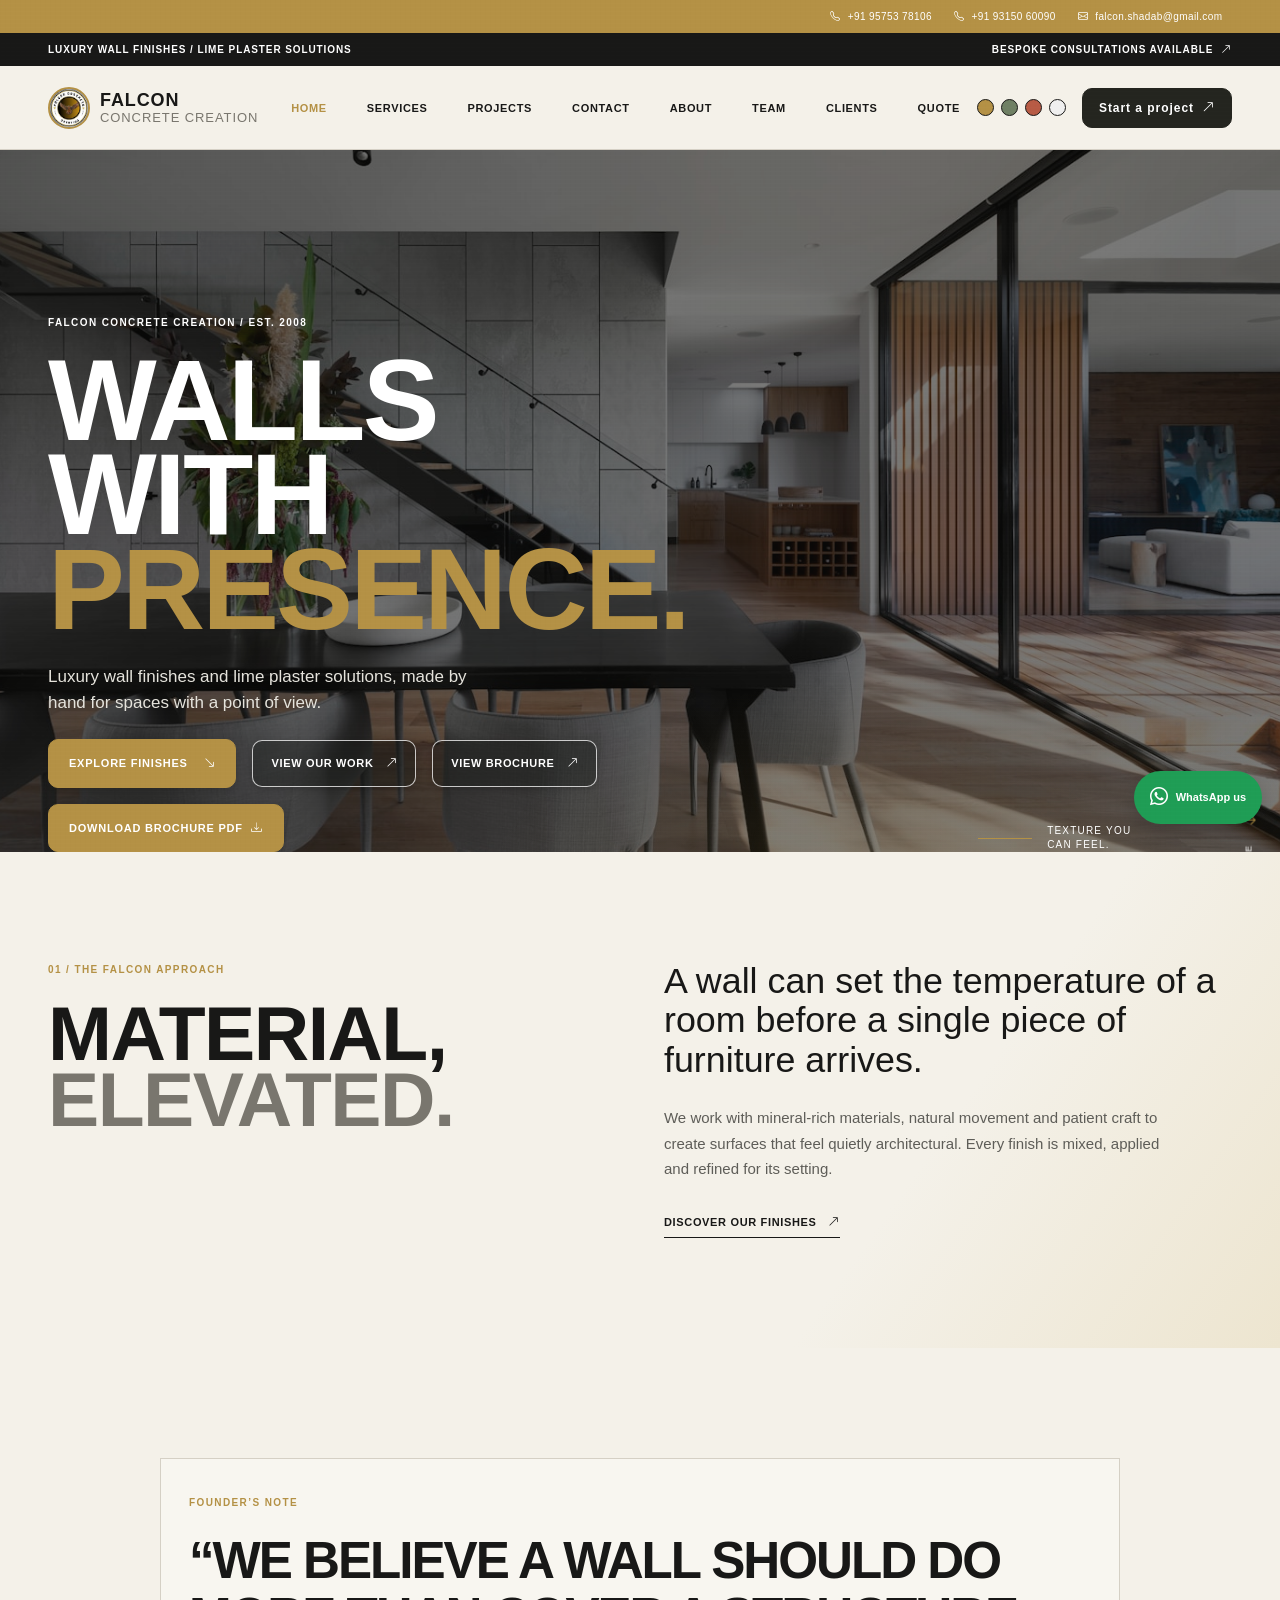
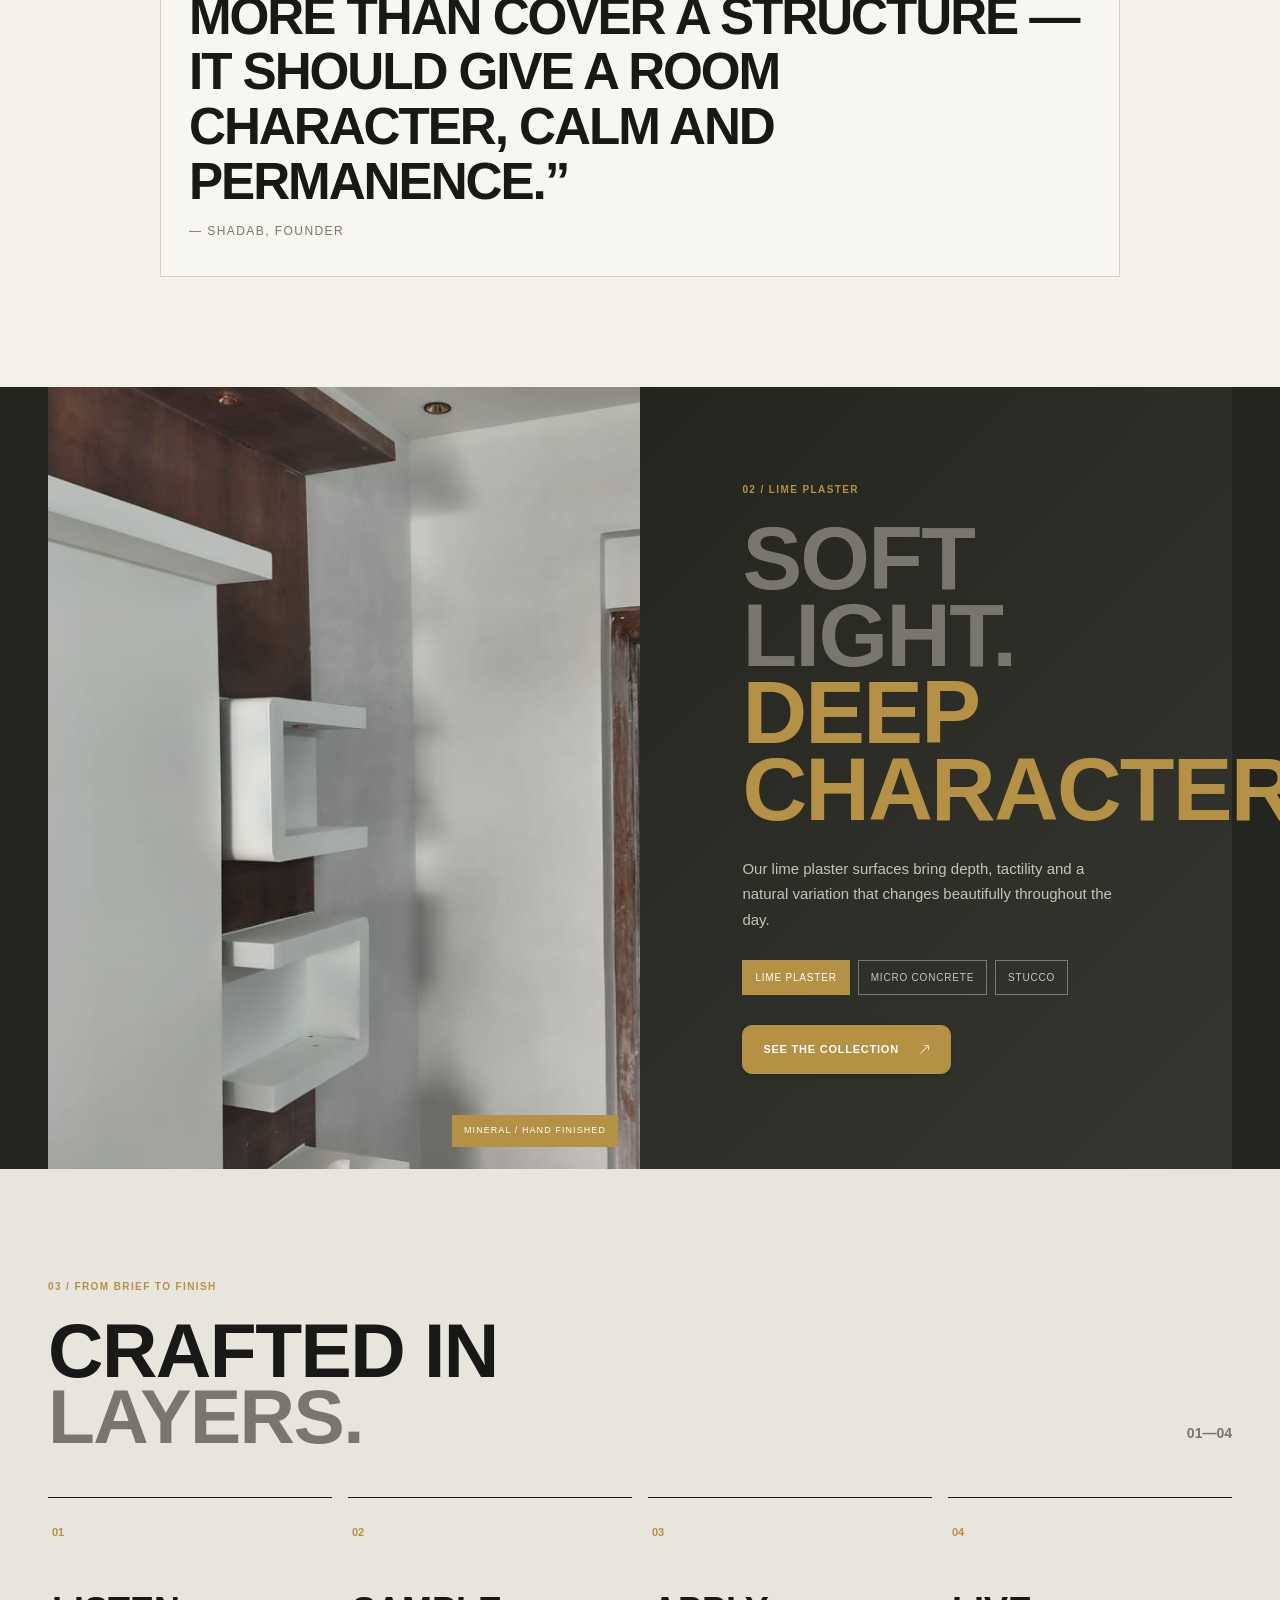
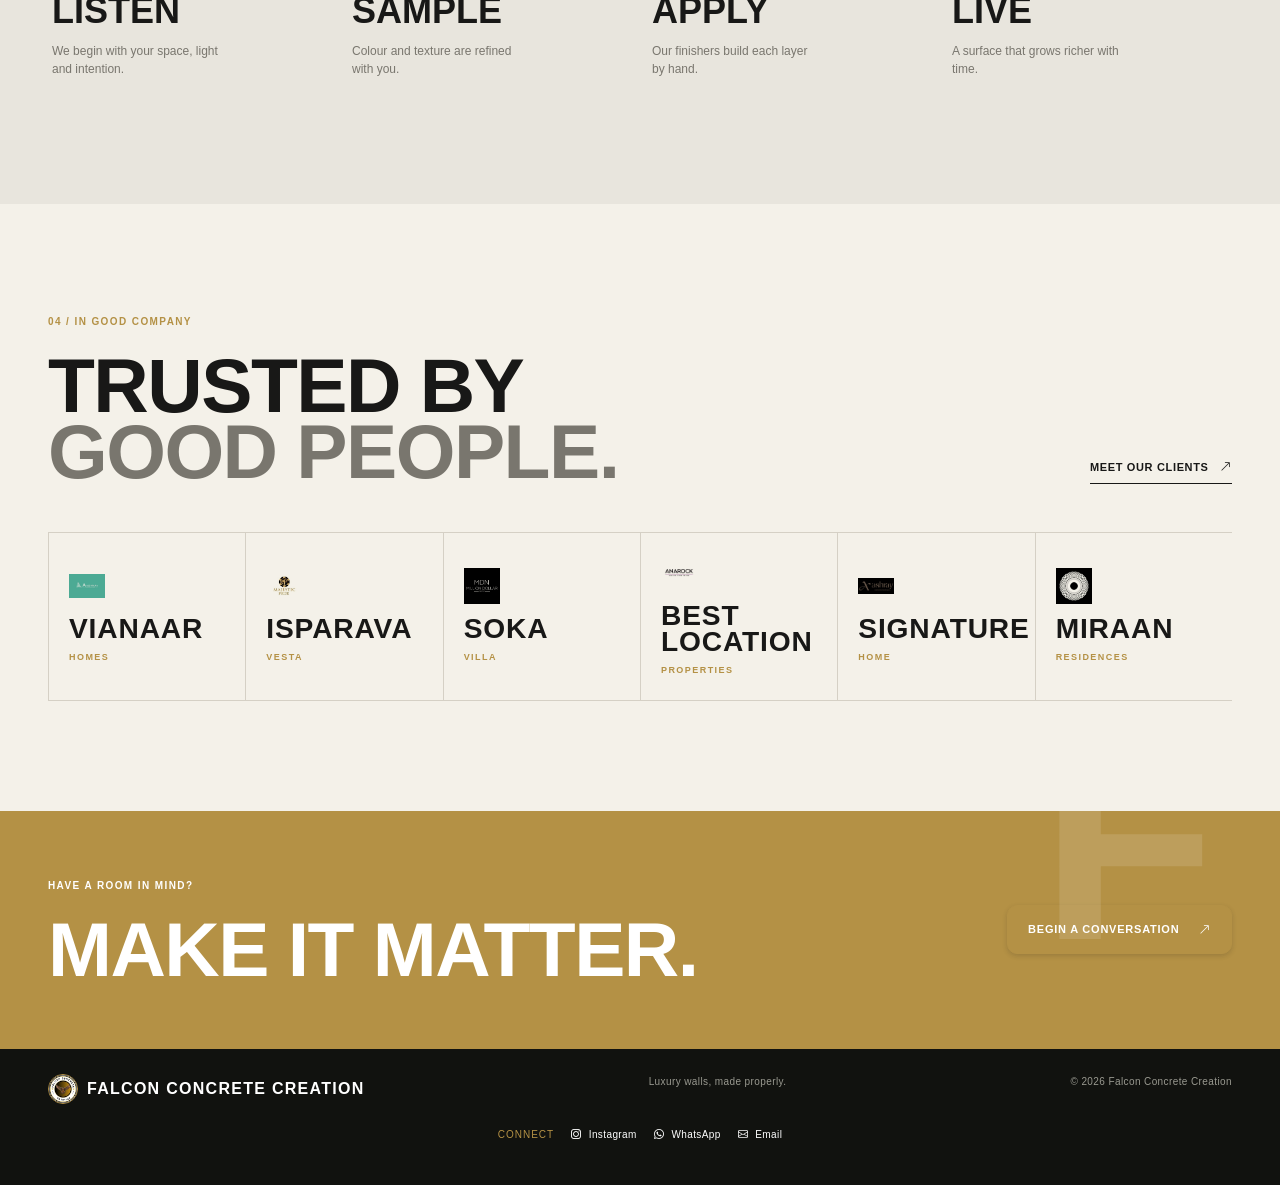
==== commit 1c05a856: "new changes updated" ====
--- a/index.html
+++ b/index.html
@@ -4,8 +4,13 @@
 <head>
   <meta charset="utf-8">
   <meta name="viewport" content="width=device-width, initial-scale=1">
+  <meta http-equiv="Content-Security-Policy" content="default-src 'self'; base-uri 'self'; object-src 'none'; frame-ancestors 'none'; form-action 'self' https://wa.me https://api.whatsapp.com; img-src 'self' data: blob: https://images.unsplash.com https://images.unsplash.com; style-src 'self' 'unsafe-inline' https://cdn.jsdelivr.net https://fonts.googleapis.com; script-src 'self' 'unsafe-inline' https://cdn.jsdelivr.net https://fonts.googleapis.com; font-src 'self' data: https://fonts.gstatic.com https://cdn.jsdelivr.net; connect-src 'self'; media-src 'self'; frame-src 'none'; upgrade-insecure-requests">
+  <meta http-equiv="X-Frame-Options" content="DENY">
+  <meta http-equiv="Referrer-Policy" content="strict-origin-when-cross-origin">
+  <meta http-equiv="Permissions-Policy" content="geolocation=(), camera=(), microphone=(), interest-cohort=()">
   <meta name="description"
     content="Falcon Concrete Creation creates hand-finished lime plaster, micro concrete and specialist flooring for considered interiors in Goa.">
+  <meta name="keywords" content="Falcon Concrete Creation, lime plaster in Goa, micro concrete wall finish, micro concrete flooring, epoxy flooring Goa, industrial flooring, metallic 3D flooring, terrazzo flooring, marble texture exterior, stucco finish, wall texture design, luxury wall finishes, interior wall cladding, exterior wall texture, decorative wall finishes, custom plaster finish, hand finished walls, architectural wall finishes, modern interior finishes, commercial flooring solutions, residential flooring, hospitality interior finishes, designer wall texture, mineral plaster, concrete wall finish, premium interior surfaces, textured walls, polished concrete floor, concrete floor finish, stone texture wall, decorative concrete, lime wash plaster, lime stucco, micro concrete contractor, flooring contractor Goa, wall finish contractor Goa, interior designer finishes, luxury interiors, home renovation finishes, villa wall coating, hotel wall finishes, office wall texture, anti-skid flooring, seamless flooring, cement texture wall, stone finish, wall putty alternatives, textured plastering, decorative plaster Goa, terrazzo contractor Goa, concrete finish experts, marble effect wall, microcement wall, micro cement finish, decorative coatings, floor polishing, industrial concrete floor, interior texture specialist, exterior texture finishing, architectural coatings, premium flooring contractor">
   <meta name="theme-color" content="#1e211c">
   <meta property="og:type" content="website">
   <meta property="og:title" content="Falcon Concrete Creation | Luxury Wall Finishes">
@@ -67,7 +72,7 @@
             data-theme-choice="ochre" aria-label="Ochre theme"></button><button class="theme-dot theme-forest"
             data-theme-choice="forest" aria-label="Forest theme"></button><button class="theme-dot theme-terracotta"
             data-theme-choice="terracotta" aria-label="Terracotta theme"></button></div><a
-          class="btn btn-dark rounded-0 nav-cta ms-lg-3" href="contact.html">Start a project <i
+          class="nav-link nav-action-link ms-lg-3" href="contact.html">Start a project <i
             class="bi bi-arrow-up-right ms-2"></i></a>
       </div>
     </div>
@@ -83,9 +88,10 @@
             <h1>Walls with<br><em>presence.</em></h1>
             <p class="hero-copy">Luxury wall finishes and lime plaster solutions, made by hand for spaces with a point
               of view.</p>
-            <div class="d-flex flex-wrap gap-3 mt-4"><a class="btn btn-accent rounded-0" href="services.html">Explore
+            <div class="d-flex flex-wrap gap-3 mt-4 align-items-center"><a class="btn btn-accent rounded-0 d-inline-flex align-items-center" href="services.html">Explore
                 finishes <i class="bi bi-arrow-down-right ms-3"></i></a><a class="text-link light-link"
-                href="projects.html">View our work <i class="bi bi-arrow-up-right ms-2"></i></a></div>
+                href="projects.html">View our work <i class="bi bi-arrow-up-right ms-2"></i></a><a class="text-link light-link"
+                href="brochure.html" target="_blank">View brochure <i class="bi bi-arrow-up-right ms-2"></i></a><a class="btn btn-accent rounded-0 d-inline-flex align-items-center" href="document/falcon-brochure.pdf" target="_blank" rel="noopener">Download brochure PDF <i class="bi bi-download ms-2"></i></a></div>
           </div>
           <div class="col-lg-4 d-none d-lg-block">
             <div class="hero-note"><span class="note-line"></span><span>Texture you<br>can feel.</span></div>
@@ -124,7 +130,7 @@
     <section class="feature-band">
       <div class="container-fluid px-4 px-lg-5">
         <div class="row g-0 align-items-stretch">
-          <div class="col-lg-6 feature-image" data-finish-image="images/services/lime-plaster.jpg"></div>
+          <div class="col-lg-6 feature-image" data-finish-image="images/limeplasterwallandceilings/IMG-20250419-WA0038.jpg"></div>
           <div class="col-lg-6 feature-copy">
             <p class="eyebrow" id="finish-label">02 / Lime plaster</p>
             <h2><span id="finish-title">Soft light.</span><br><em>Deep character.</em></h2>
@@ -190,10 +196,10 @@
         <div class="client-grid client-grid-preview" aria-label="Selected clients">
           <div class="client-mark"><span>VIANAAR</span><small>HOMES</small></div>
           <div class="client-mark"><span>ISPARAVA</span><small>VESTA</small></div>
-          <div class="client-mark"><span>ISPARAVA</span><small>DECOR</small></div>
           <div class="client-mark"><span>SOKA</span><small>VILLA</small></div>
           <div class="client-mark"><span>BEST LOCATION</span><small>PROPERTIES</small></div>
           <div class="client-mark"><span>SIGNATURE</span><small>HOME</small></div>
+          <div class="client-mark"><span>MIRAAN</span><small>RESIDENCES</small></div>
         </div>
       </div>
     </section>
--- a/css/styles.css
+++ b/css/styles.css
@@ -1,5 +1,5 @@
 @import url('../styles.css');
-html[data-page=home] .feature-image{background-image:url('../images/services/lime-plaster.jpg');background-position:center;background-size:cover;transition:background-image .35s ease,filter .35s ease}html[data-page=home] .feature-image.is-changing{filter:saturate(.7)}.finish-switcher{display:flex;flex-wrap:wrap;gap:8px;margin:25px 0 30px}.finish-tab{border:1px solid rgba(255,255,255,.35);background:transparent;color:rgba(255,255,255,.72);padding:9px 12px;font-size:10px;letter-spacing:.08em;text-transform:uppercase;transition:background .2s ease,color .2s ease,border-color .2s ease}.finish-tab:hover,.finish-tab:focus-visible,.finish-tab.is-active{background:var(--accent);border-color:var(--accent);color:#fff;outline:none}@media(max-width:575.98px){.finish-switcher{gap:6px}.finish-tab{font-size:9px;padding:8px 9px}}@media(prefers-reduced-motion:reduce){html[data-page=home] .feature-image{transition:none}}
+html[data-page=home] .feature-image{background-image:url('../images/limeplasterwallandceilings/IMG-20250419-WA0038.jpg');background-position:center;background-size:cover;transition:background-image .35s ease,filter .35s ease}html[data-page=home] .feature-image.is-changing{filter:saturate(.7)}.finish-switcher{display:flex;flex-wrap:wrap;gap:8px;margin:25px 0 30px}.finish-tab{border:1px solid rgba(255,255,255,.35);background:transparent;color:rgba(255,255,255,.72);padding:9px 12px;font-size:10px;letter-spacing:.08em;text-transform:uppercase;transition:background .2s ease,color .2s ease,border-color .2s ease}.finish-tab:hover,.finish-tab:focus-visible,.finish-tab.is-active{background:var(--accent);border-color:var(--accent);color:#fff;outline:none}@media(max-width:575.98px){.finish-switcher{gap:6px}.finish-tab{font-size:9px;padding:8px 9px}}@media(prefers-reduced-motion:reduce){html[data-page=home] .feature-image{transition:none}}
 .contact-bar span:nth-child(2){display:inline!important}
 body:before{content:'';position:fixed;z-index:100;inset:0;pointer-events:none;opacity:.12;background-image:repeating-linear-gradient(0deg,rgba(255,255,255,.16) 0,rgba(255,255,255,.16) 1px,transparent 1px,transparent 4px),repeating-linear-gradient(90deg,rgba(0,0,0,.09) 0,rgba(0,0,0,.09) 1px,transparent 1px,transparent 5px);mix-blend-mode:soft-light}
 .site-loader{position:fixed;z-index:300;inset:0;display:grid;place-items:center;background:var(--dark);transition:opacity .45s ease,visibility .45s ease}.site-loader.is-hidden{opacity:0;visibility:hidden;pointer-events:none}.site-loader img{width:72px;height:72px;border-radius:50%;object-fit:cover;border:2px solid var(--accent);animation:loaderPulse 1.1s ease-in-out infinite}.site-loader span{position:absolute;width:104px;height:104px;border:1px solid rgba(255,255,255,.3);border-top-color:var(--accent);border-radius:50%;animation:loaderSpin 1s linear infinite}@keyframes loaderSpin{to{transform:rotate(360deg)}}@keyframes loaderPulse{0%,100%{transform:scale(.96);opacity:.8}50%{transform:scale(1);opacity:1}}@media(prefers-reduced-motion:reduce){.site-loader{transition:none}.site-loader img,.site-loader span{animation:none}}
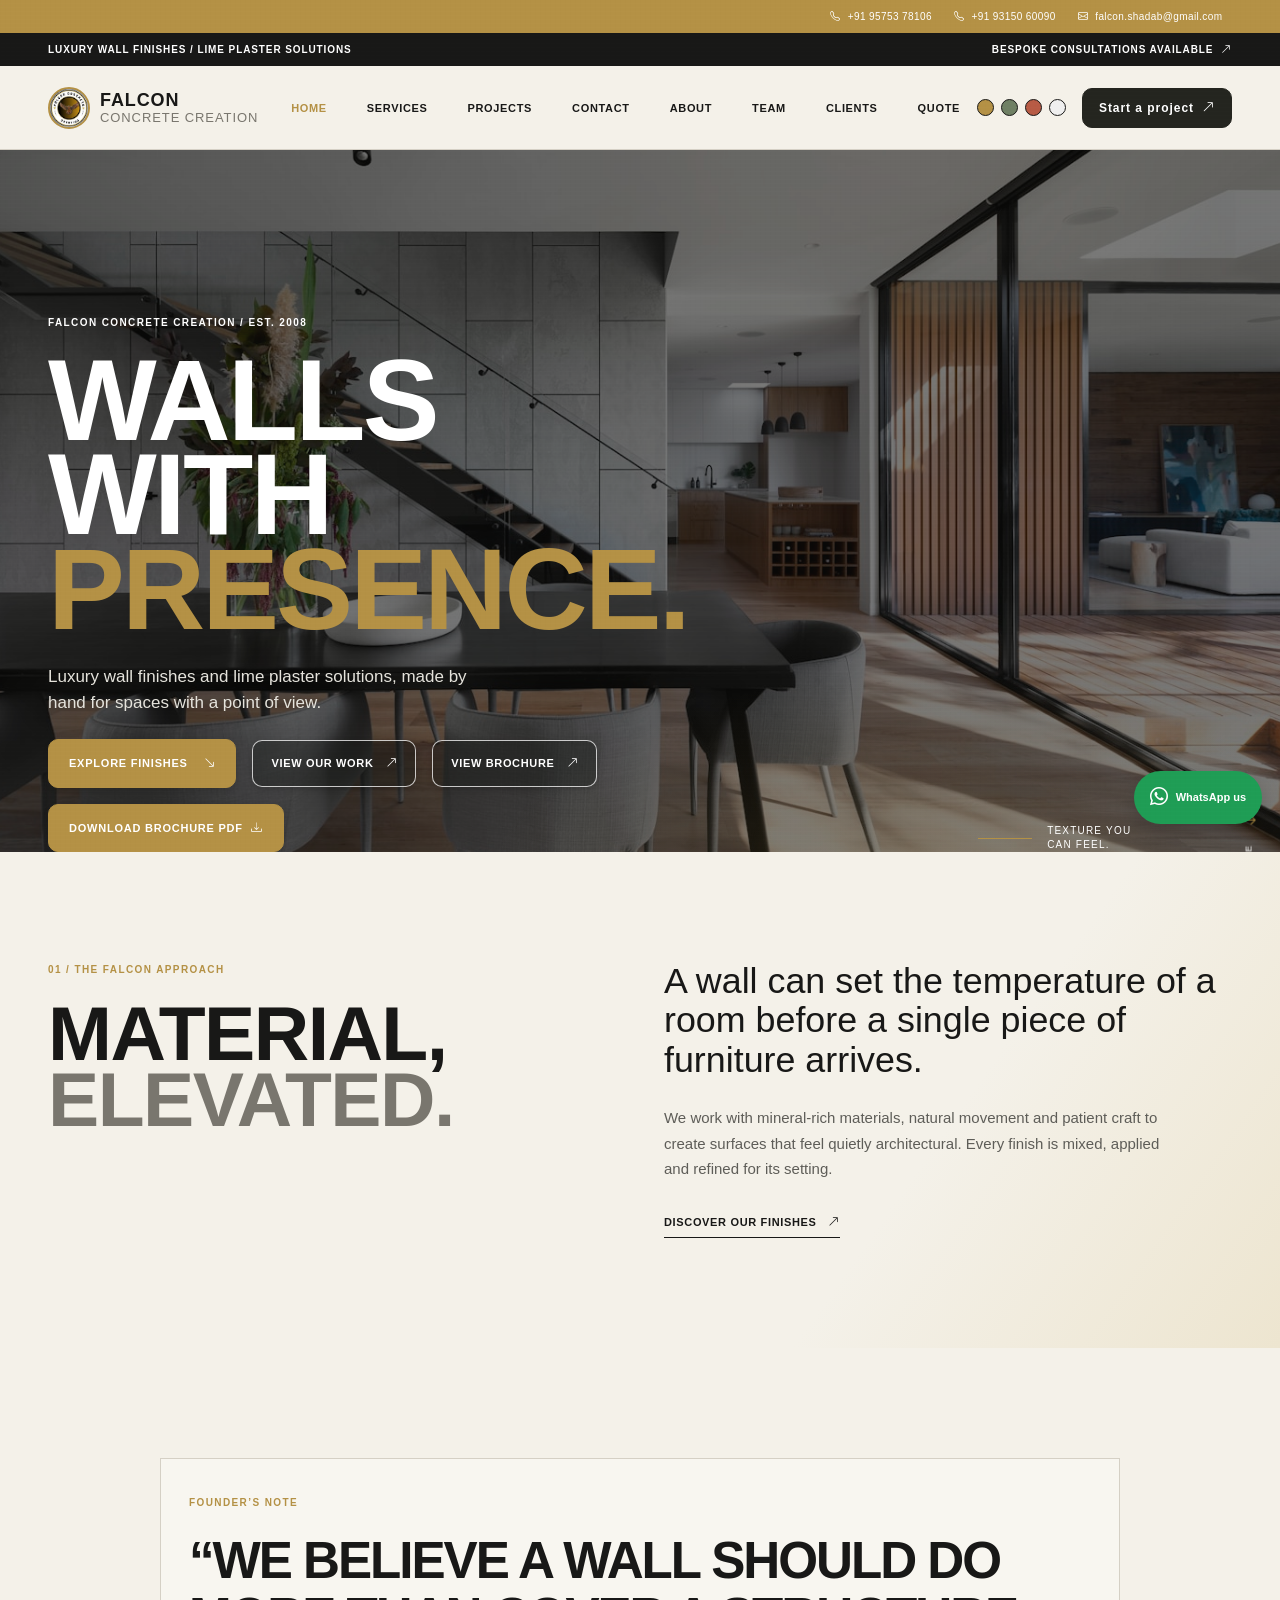
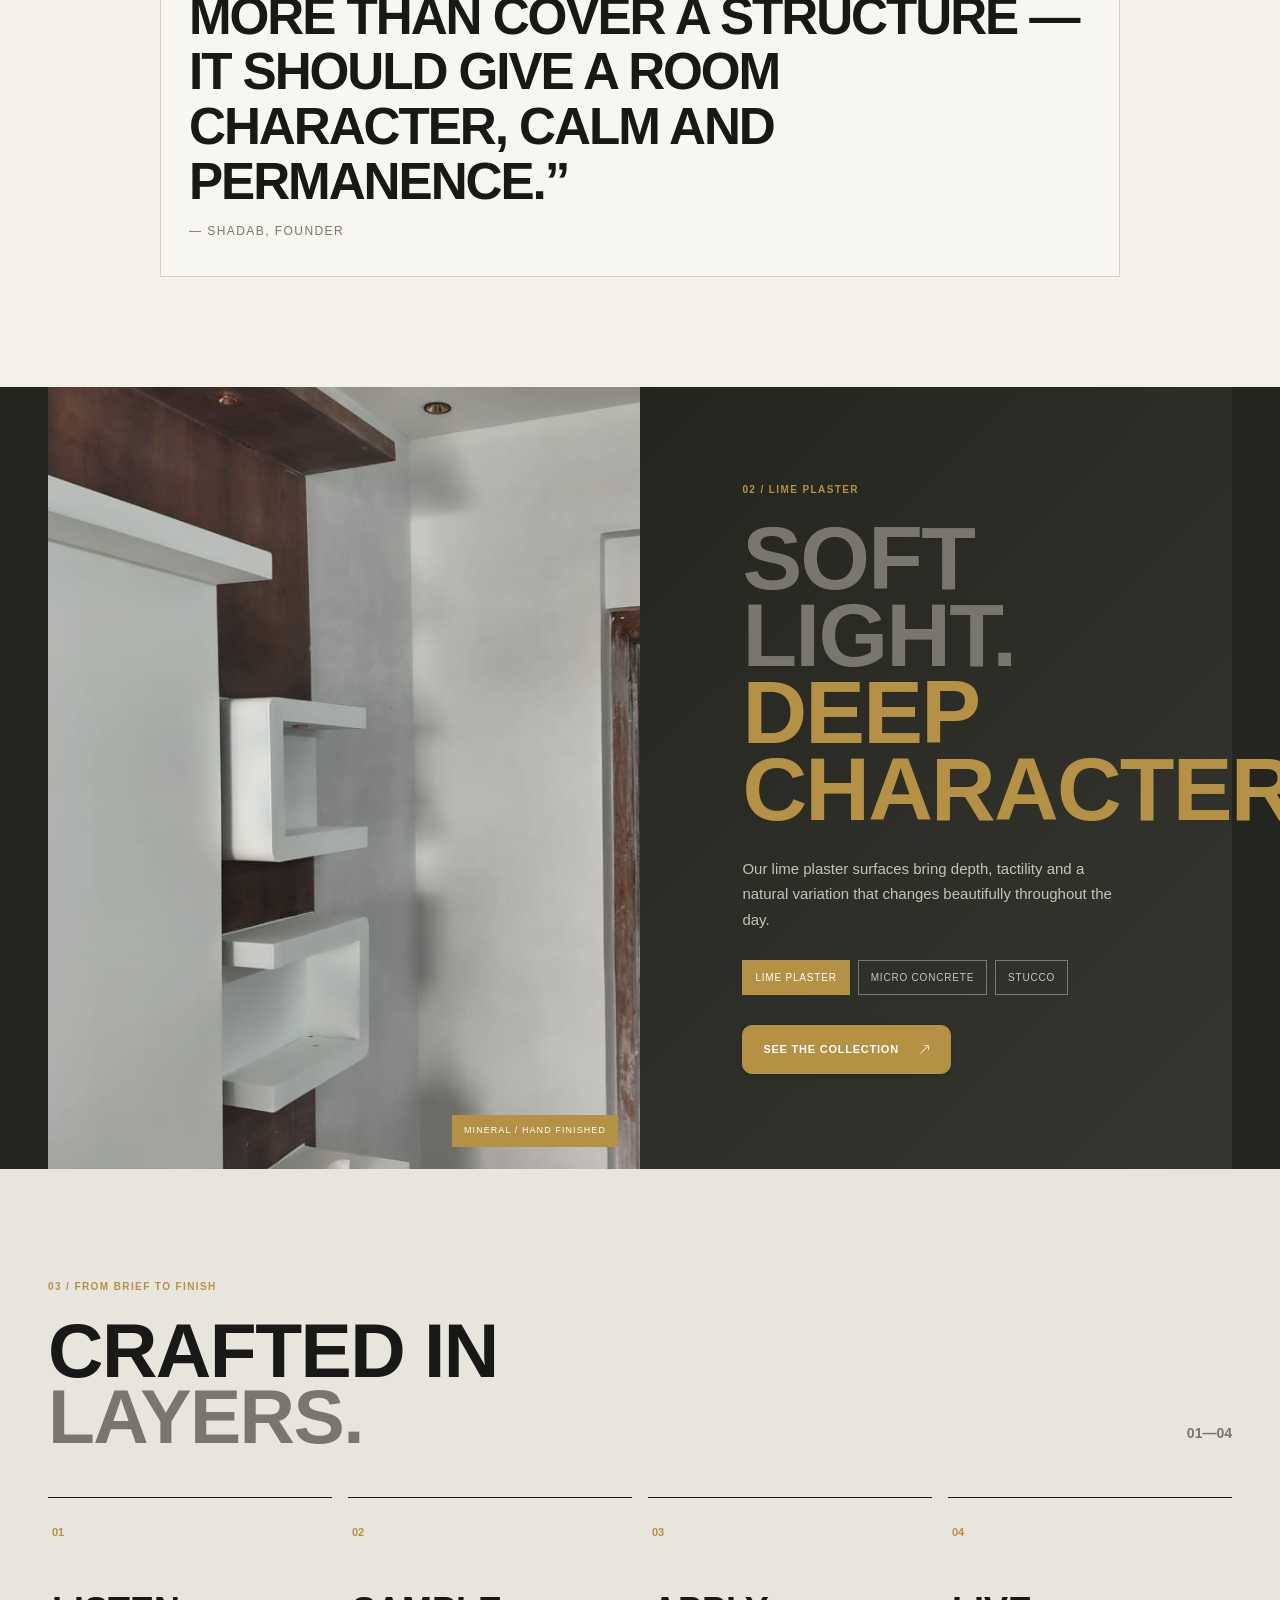
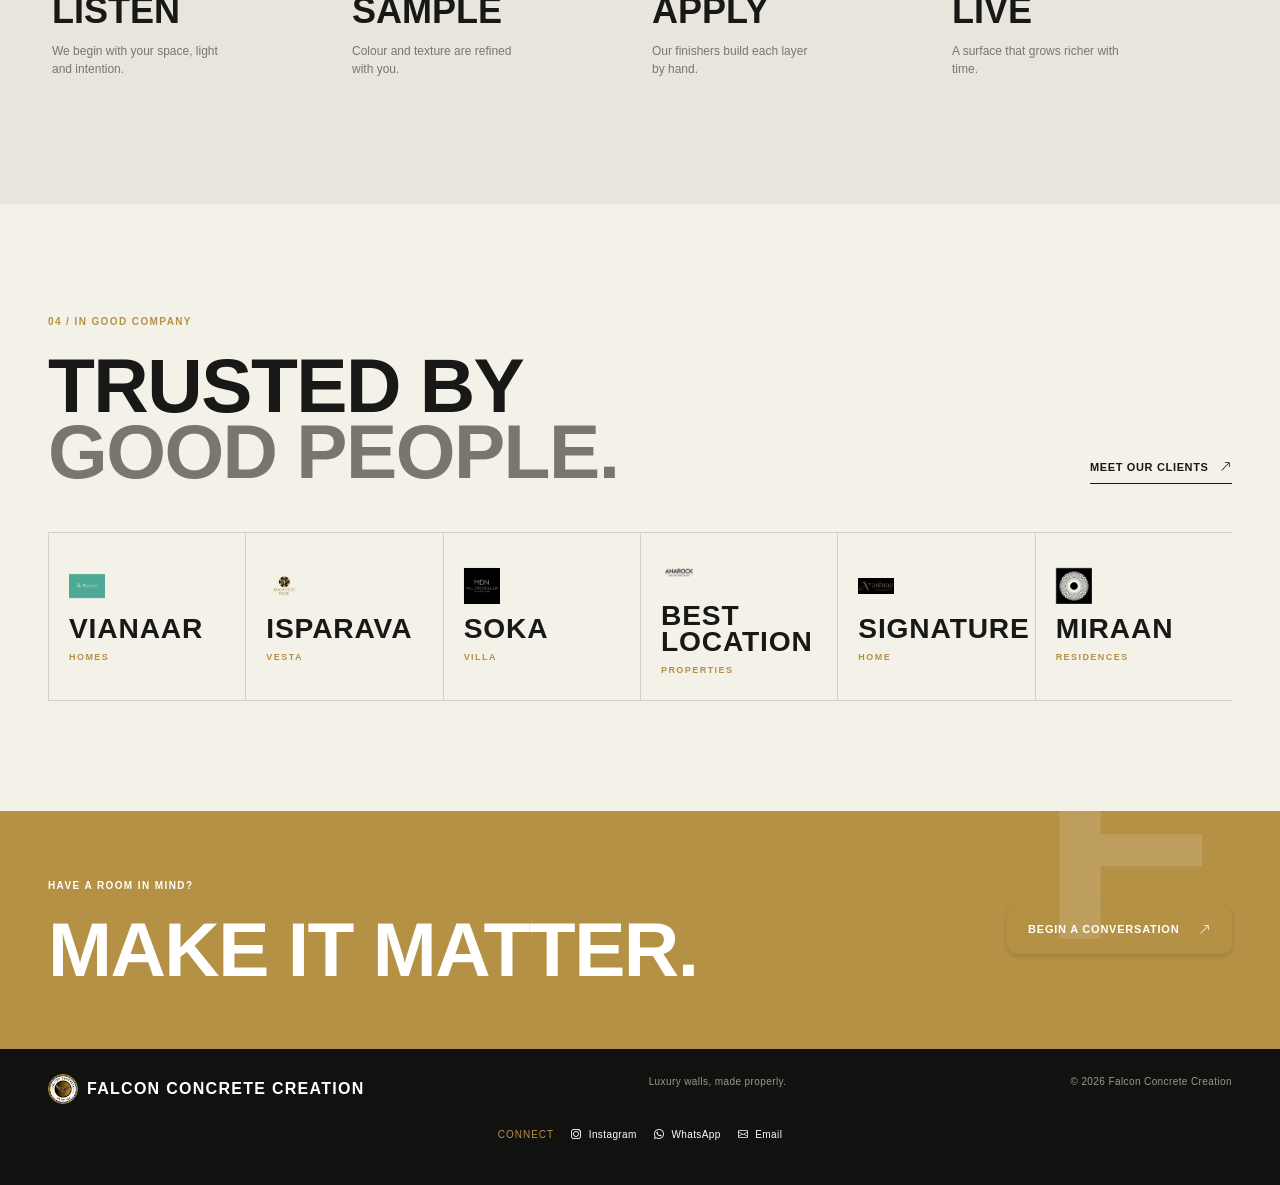
==== commit a769156d: "new changes" ====
--- a/index.html
+++ b/index.html
@@ -9,24 +9,35 @@
   <meta http-equiv="Referrer-Policy" content="strict-origin-when-cross-origin">
   <meta http-equiv="Permissions-Policy" content="geolocation=(), camera=(), microphone=(), interest-cohort=()">
   <meta name="description"
-    content="Falcon Concrete Creation creates hand-finished lime plaster, micro concrete and specialist flooring for considered interiors in Goa.">
-  <meta name="keywords" content="Falcon Concrete Creation, lime plaster in Goa, micro concrete wall finish, micro concrete flooring, epoxy flooring Goa, industrial flooring, metallic 3D flooring, terrazzo flooring, marble texture exterior, stucco finish, wall texture design, luxury wall finishes, interior wall cladding, exterior wall texture, decorative wall finishes, custom plaster finish, hand finished walls, architectural wall finishes, modern interior finishes, commercial flooring solutions, residential flooring, hospitality interior finishes, designer wall texture, mineral plaster, concrete wall finish, premium interior surfaces, textured walls, polished concrete floor, concrete floor finish, stone texture wall, decorative concrete, lime wash plaster, lime stucco, micro concrete contractor, flooring contractor Goa, wall finish contractor Goa, interior designer finishes, luxury interiors, home renovation finishes, villa wall coating, hotel wall finishes, office wall texture, anti-skid flooring, seamless flooring, cement texture wall, stone finish, wall putty alternatives, textured plastering, decorative plaster Goa, terrazzo contractor Goa, concrete finish experts, marble effect wall, microcement wall, micro cement finish, decorative coatings, floor polishing, industrial concrete floor, interior texture specialist, exterior texture finishing, architectural coatings, premium flooring contractor">
+    content="Falcon Concrete Creation offers lime plaster, micro concrete wall finishes, epoxy flooring and luxury interior surfaces in Goa, Mapusa and across North Goa.">
+  <meta name="keywords" content="Falcon Concrete Creation, lime plaster Goa, micro concrete wall finish Goa, micro concrete flooring Goa, epoxy flooring Goa, luxury wall finishes Goa, stucco finish Goa, terrazzo flooring Goa, decorative concrete Goa, interior texture specialist Goa, flooring contractor Mapusa, wall finish contractor North Goa, architectural surface specialists Goa, premium wall coatings Goa">
   <meta name="theme-color" content="#1e211c">
+  <meta name="robots" content="index, follow, max-image-preview:large, max-snippet:-1, max-video-preview:-1">
+  <meta name="author" content="Falcon Concrete Creation">
   <meta property="og:type" content="website">
-  <meta property="og:title" content="Falcon Concrete Creation | Luxury Wall Finishes">
+  <meta property="og:site_name" content="Falcon Concrete Creation">
+  <meta property="og:locale" content="en_IN">
+  <meta property="og:title" content="Luxury Wall Finishes & Micro Concrete Flooring in Goa | Falcon Concrete Creation">
   <meta property="og:description"
-    content="Luxury wall finishes and lime plaster solutions, made by hand for spaces with a point of view.">
-  <meta property="og:image" content="images/luxury-interior.jpg">
-  <meta name="twitter:card" content="summary">
-  <title>Falcon Concrete Creation | Luxury Wall Finishes</title>
+    content="Hand-finished lime plaster, micro concrete, terrazzo and specialist flooring for homes, villas, hospitality and commercial spaces in Goa.">
+  <meta property="og:url" content="https://www.falconconcrete.in/">
+  <meta property="og:image" content="https://www.falconconcrete.in/images/luxury-interior.jpg">
+  <meta name="twitter:card" content="summary_large_image">
+  <meta name="twitter:title" content="Luxury Wall Finishes & Micro Concrete Flooring in Goa | Falcon Concrete Creation">
+  <meta name="twitter:description" content="Falcon Concrete Creation delivers premium wall finishes, lime plaster and flooring solutions across Goa.">
+  <link rel="canonical" href="https://www.falconconcrete.in/">
+  <title>Luxury Wall Finishes & Micro Concrete Flooring in Goa | Falcon Concrete Creation</title>
   <script type="application/ld+json">
   {
     "@context": "https://schema.org",
-    "@type": "HomeAndConstructionBusiness",
+    "@type": "LocalBusiness",
     "name": "Falcon Concrete Creation",
-    "description": "Hand-finished lime plaster, micro concrete and specialist flooring for considered interiors.",
+    "image": "https://www.falconconcrete.in/images/luxury-interior.jpg",
+    "url": "https://www.falconconcrete.in/",
+    "telephone": "+91 95753 78106",
     "email": "falcon.shadab@gmail.com",
-    "telephone": "+91 95753 78106",
+    "priceRange": "₹₹₹₹",
+    "description": "Luxury wall finishes, lime plaster, decorative concrete and specialist flooring for residential, hospitality and commercial spaces in Goa.",
     "address": {
       "@type": "PostalAddress",
       "streetAddress": "Ekta Nagar, Ghateshwar Nagar Housing Board",
@@ -35,17 +46,35 @@
       "postalCode": "403507",
       "addressCountry": "IN"
     },
-    "areaServed": "Goa, India",
-    "sameAs": ["https://www.instagram.com/falcon.shadab/"]
+    "areaServed": [
+      "Mapusa",
+      "North Goa",
+      "Goa",
+      "India"
+    ],
+    "sameAs": ["https://www.instagram.com/falcon.shadab/"],
+    "openingHours": "Mo-Fr 08:30-17:30",
+    "contactPoint": [{
+      "@type": "ContactPoint",
+      "telephone": "+91 95753 78106",
+      "contactType": "sales",
+      "areaServed": "Goa",
+      "availableLanguage": ["English", "Hindi", "Urdu"]
+    }]
   }
   </script>
   <link rel="preconnect" href="https://fonts.googleapis.com">
   <link rel="preconnect" href="https://fonts.gstatic.com" crossorigin>
+  <link rel="dns-prefetch" href="https://fonts.googleapis.com">
+  <link rel="dns-prefetch" href="https://fonts.gstatic.com">
+  <link rel="preload" as="image" href="images/logo.jpg">
+  <link rel="preload" as="image" href="images/luxury-interior.jpg">
   <link
     href="https://fonts.googleapis.com/css2?family=Barlow+Condensed:wght@500;600;700;800&family=DM+Sans:wght@400;500;600;700&display=swap"
     rel="stylesheet">
   <link href="https://cdn.jsdelivr.net/npm/bootstrap@5.3.3/dist/css/bootstrap.min.css" rel="stylesheet">
   <link rel="stylesheet" href="https://cdn.jsdelivr.net/npm/bootstrap-icons@1.11.3/font/bootstrap-icons.min.css">
+  <link rel="icon" type="image/svg+xml" href="favicon.svg">
   <link rel="stylesheet" href="css/styles.css">
 </head>
 
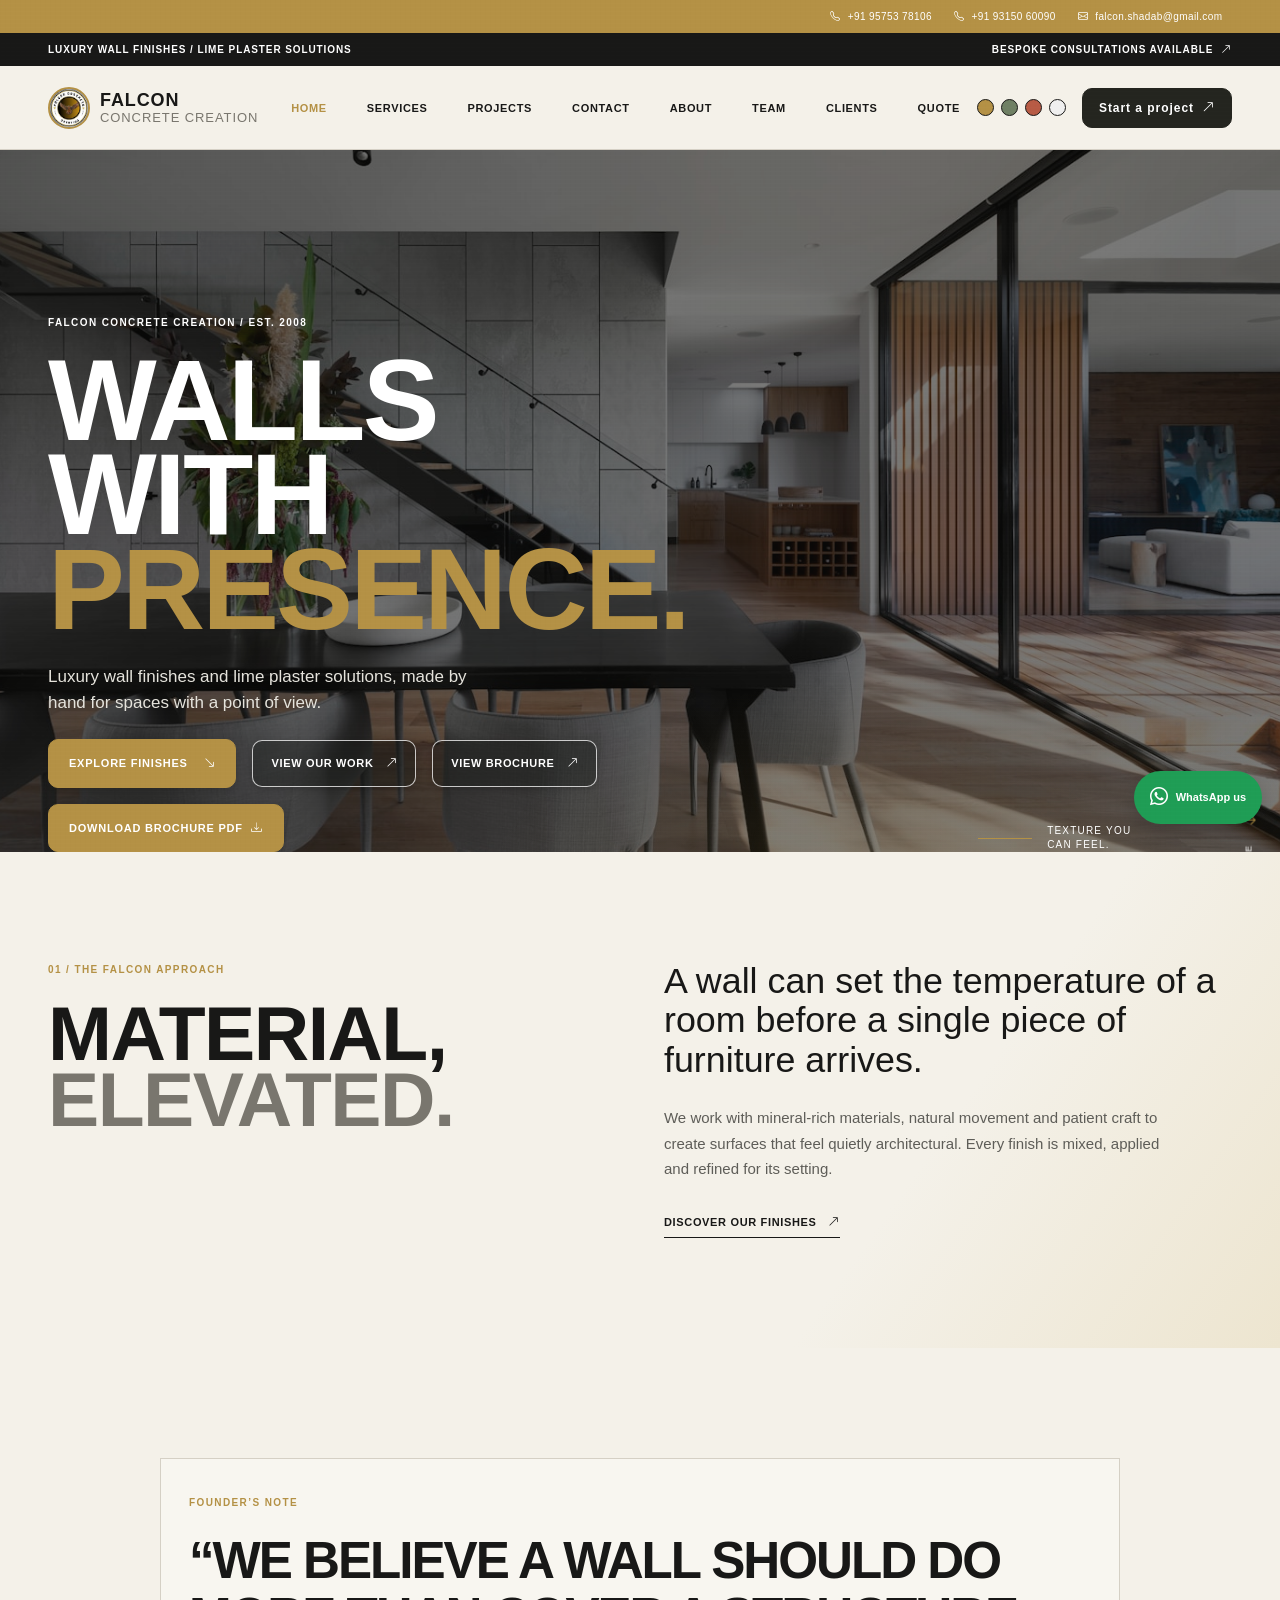
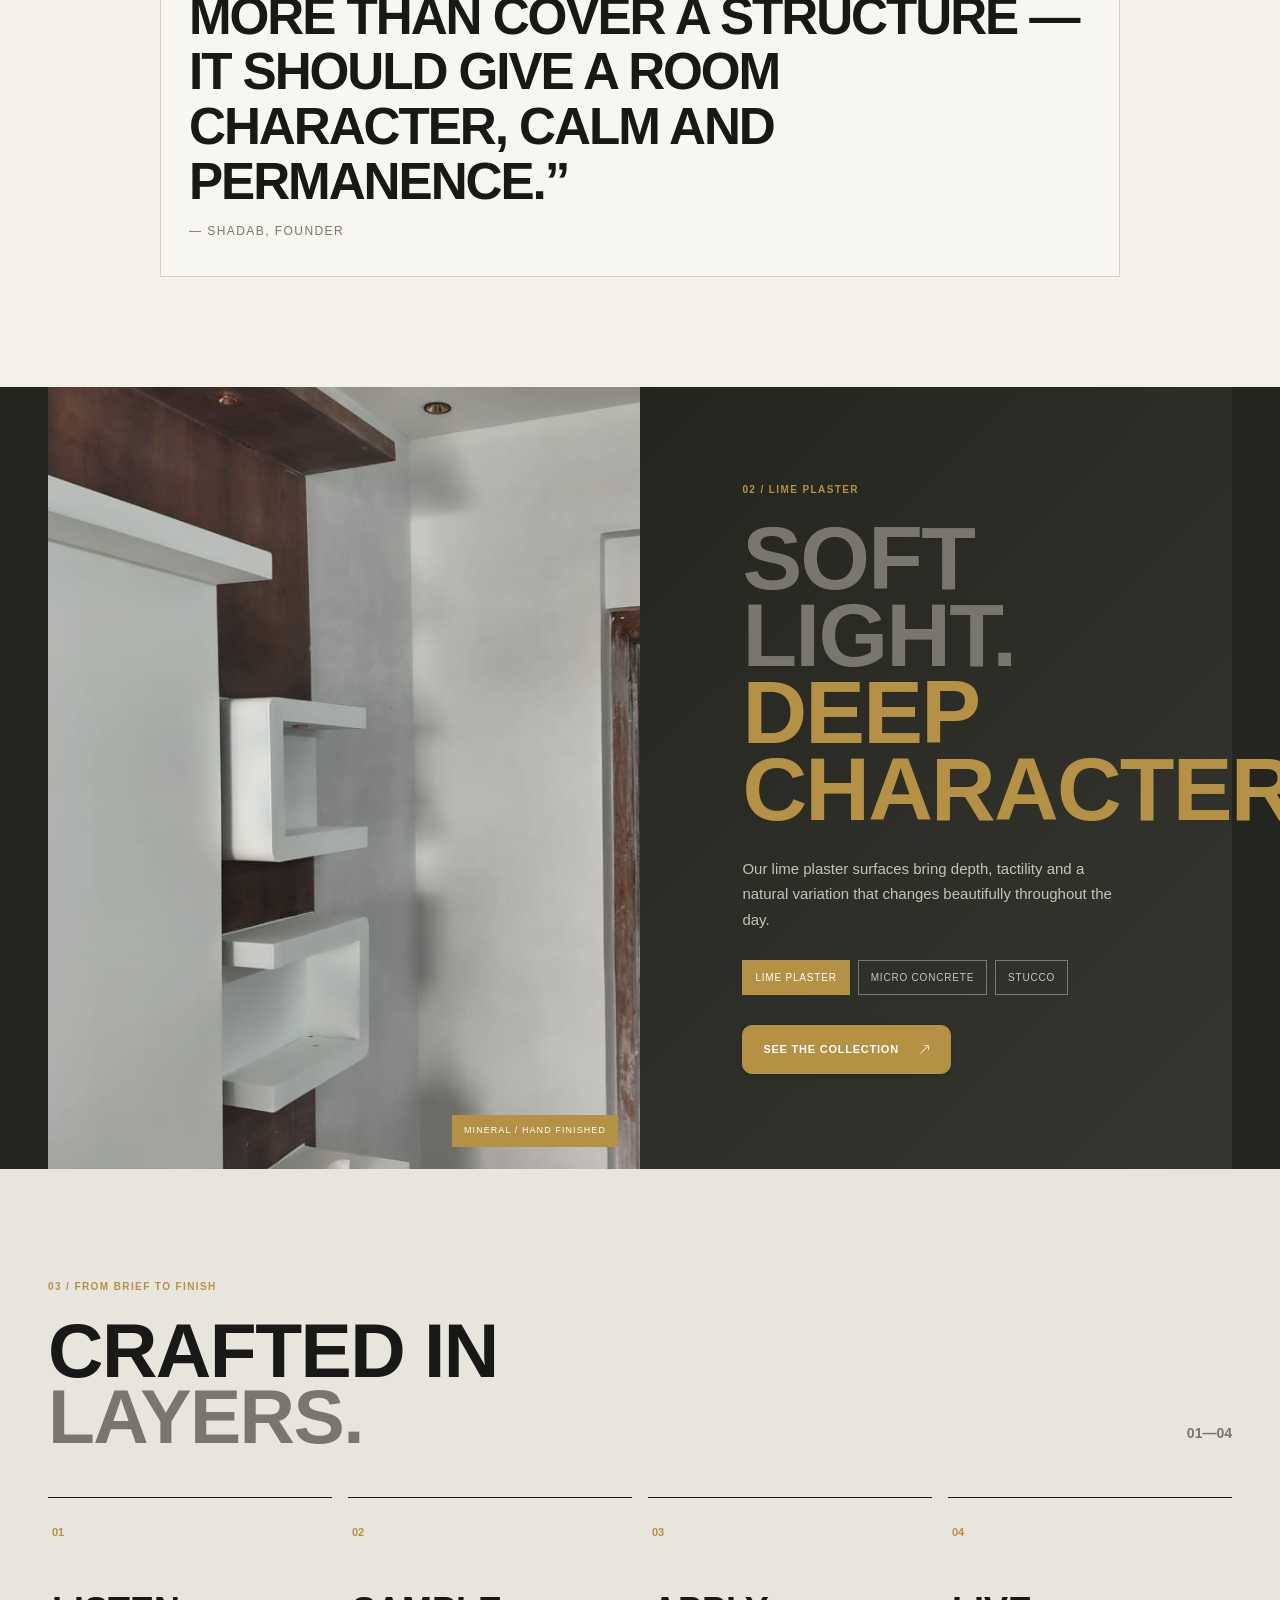
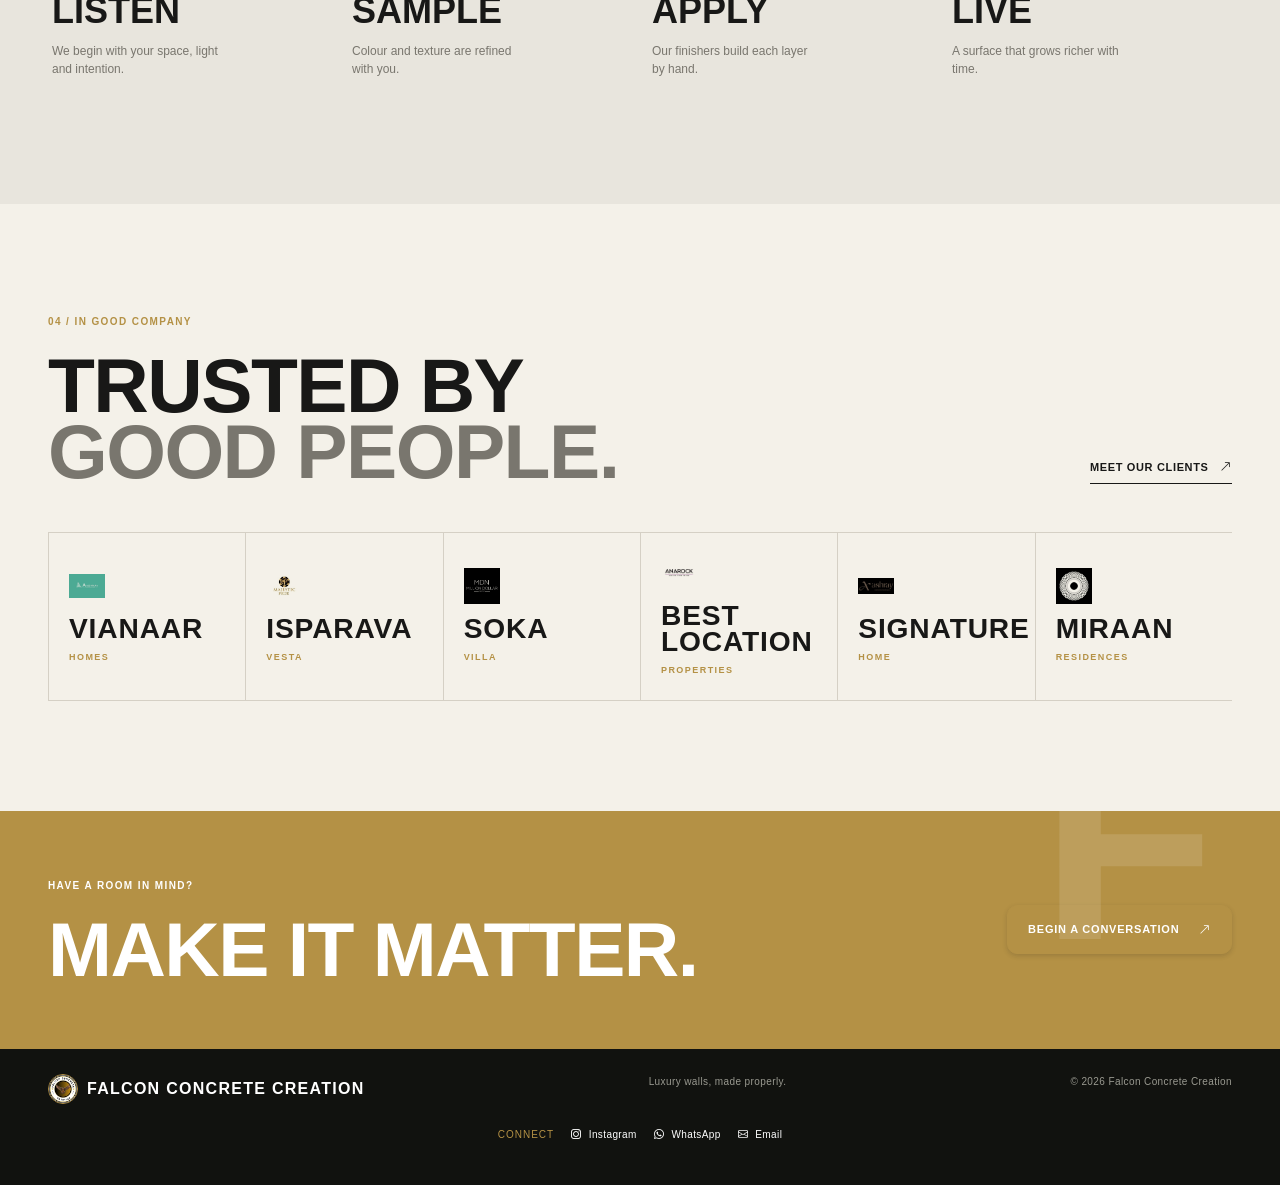
==== commit d85ed627: "keyword added" ====
--- a/index.html
+++ b/index.html
@@ -9,8 +9,8 @@
   <meta http-equiv="Referrer-Policy" content="strict-origin-when-cross-origin">
   <meta http-equiv="Permissions-Policy" content="geolocation=(), camera=(), microphone=(), interest-cohort=()">
   <meta name="description"
-    content="Falcon Concrete Creation offers lime plaster, micro concrete wall finishes, epoxy flooring and luxury interior surfaces in Goa, Mapusa and across North Goa.">
-  <meta name="keywords" content="Falcon Concrete Creation, lime plaster Goa, micro concrete wall finish Goa, micro concrete flooring Goa, epoxy flooring Goa, luxury wall finishes Goa, stucco finish Goa, terrazzo flooring Goa, decorative concrete Goa, interior texture specialist Goa, flooring contractor Mapusa, wall finish contractor North Goa, architectural surface specialists Goa, premium wall coatings Goa">
+    content="Falcon Concrete Creation offers lime plaster, micro topping, lime wash, micro concrete wall finishes, epoxy flooring and luxury interior surfaces in Goa, Mapusa and across North Goa.">
+  <meta name="keywords" content="Falcon Concrete Creation, lime plaster Goa, micro topping Goa, lime wash Goa, micro concrete wall finish Goa, micro concrete flooring Goa, epoxy flooring Goa, luxury wall finishes Goa, stucco finish Goa, terrazzo flooring Goa, decorative concrete Goa, interior texture specialist Goa, flooring contractor Mapusa, wall finish contractor North Goa, architectural surface specialists Goa, premium wall coatings Goa">
   <meta name="theme-color" content="#1e211c">
   <meta name="robots" content="index, follow, max-image-preview:large, max-snippet:-1, max-video-preview:-1">
   <meta name="author" content="Falcon Concrete Creation">
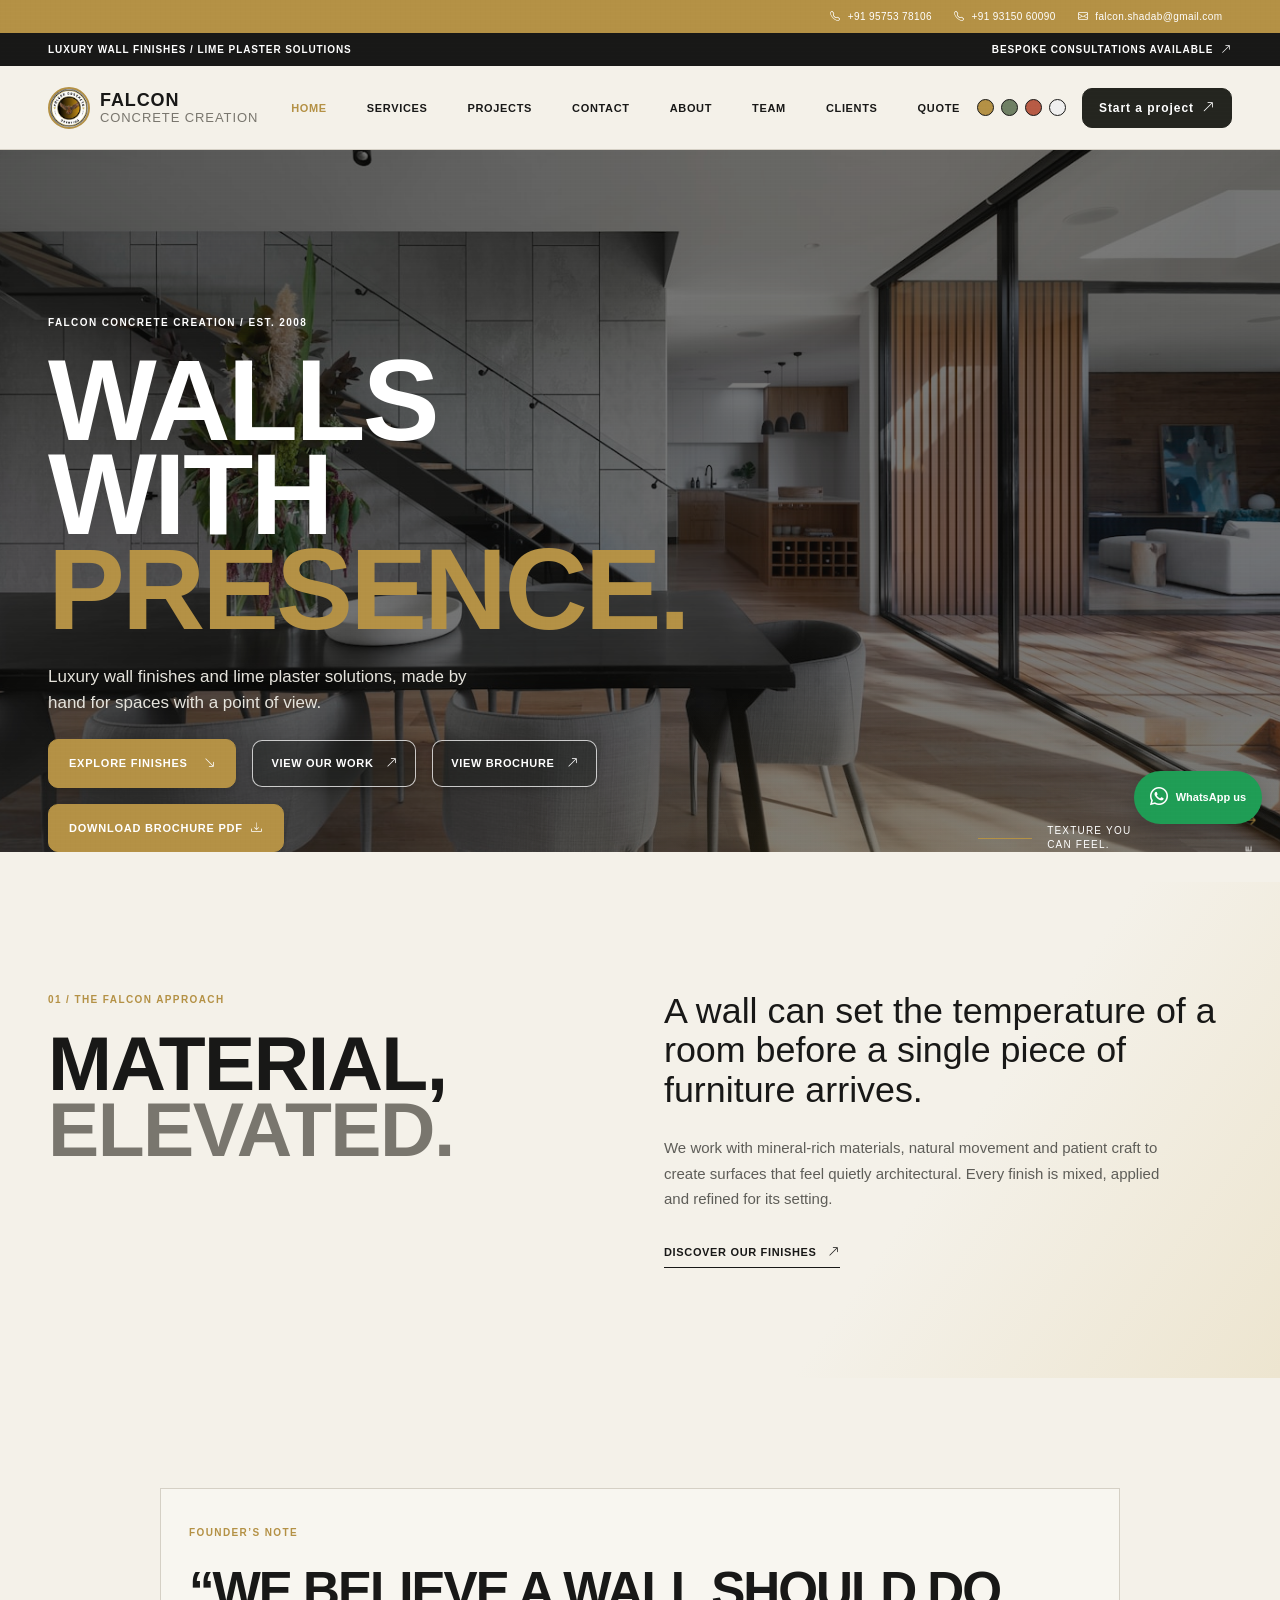
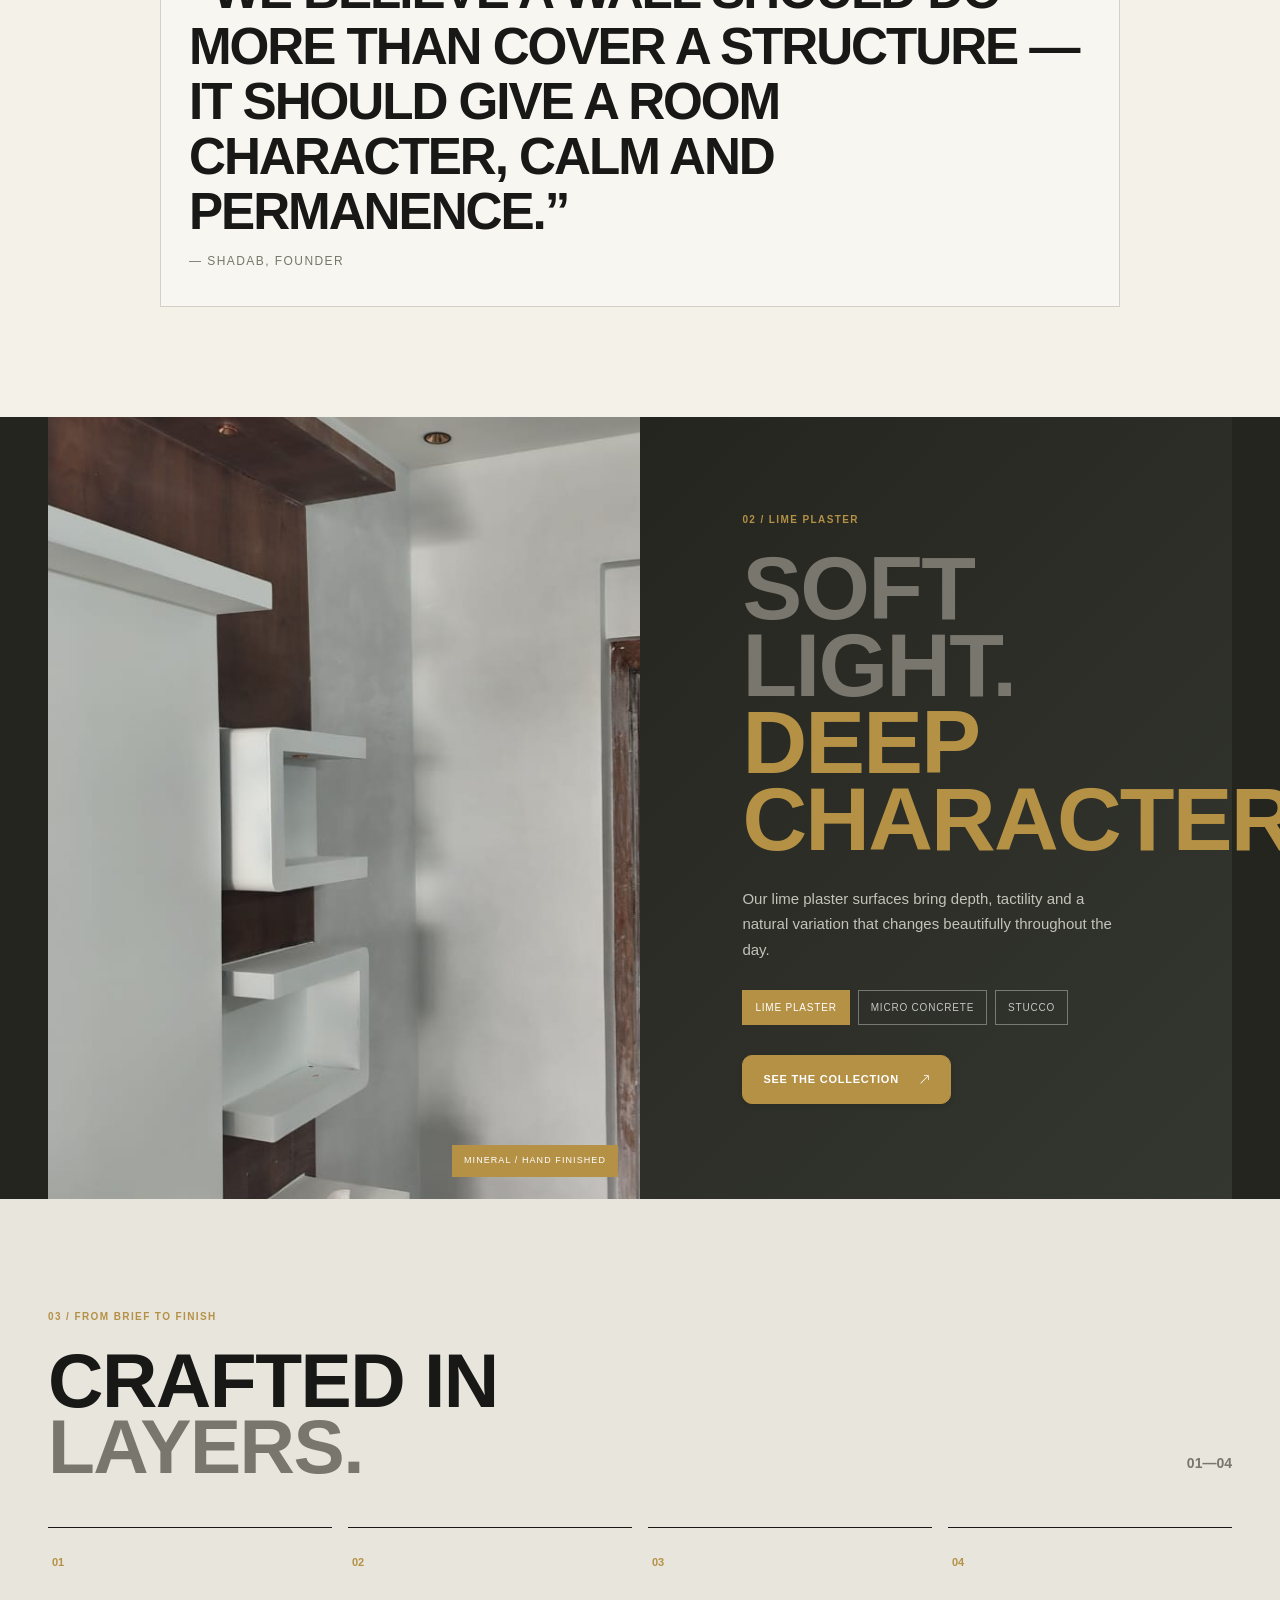
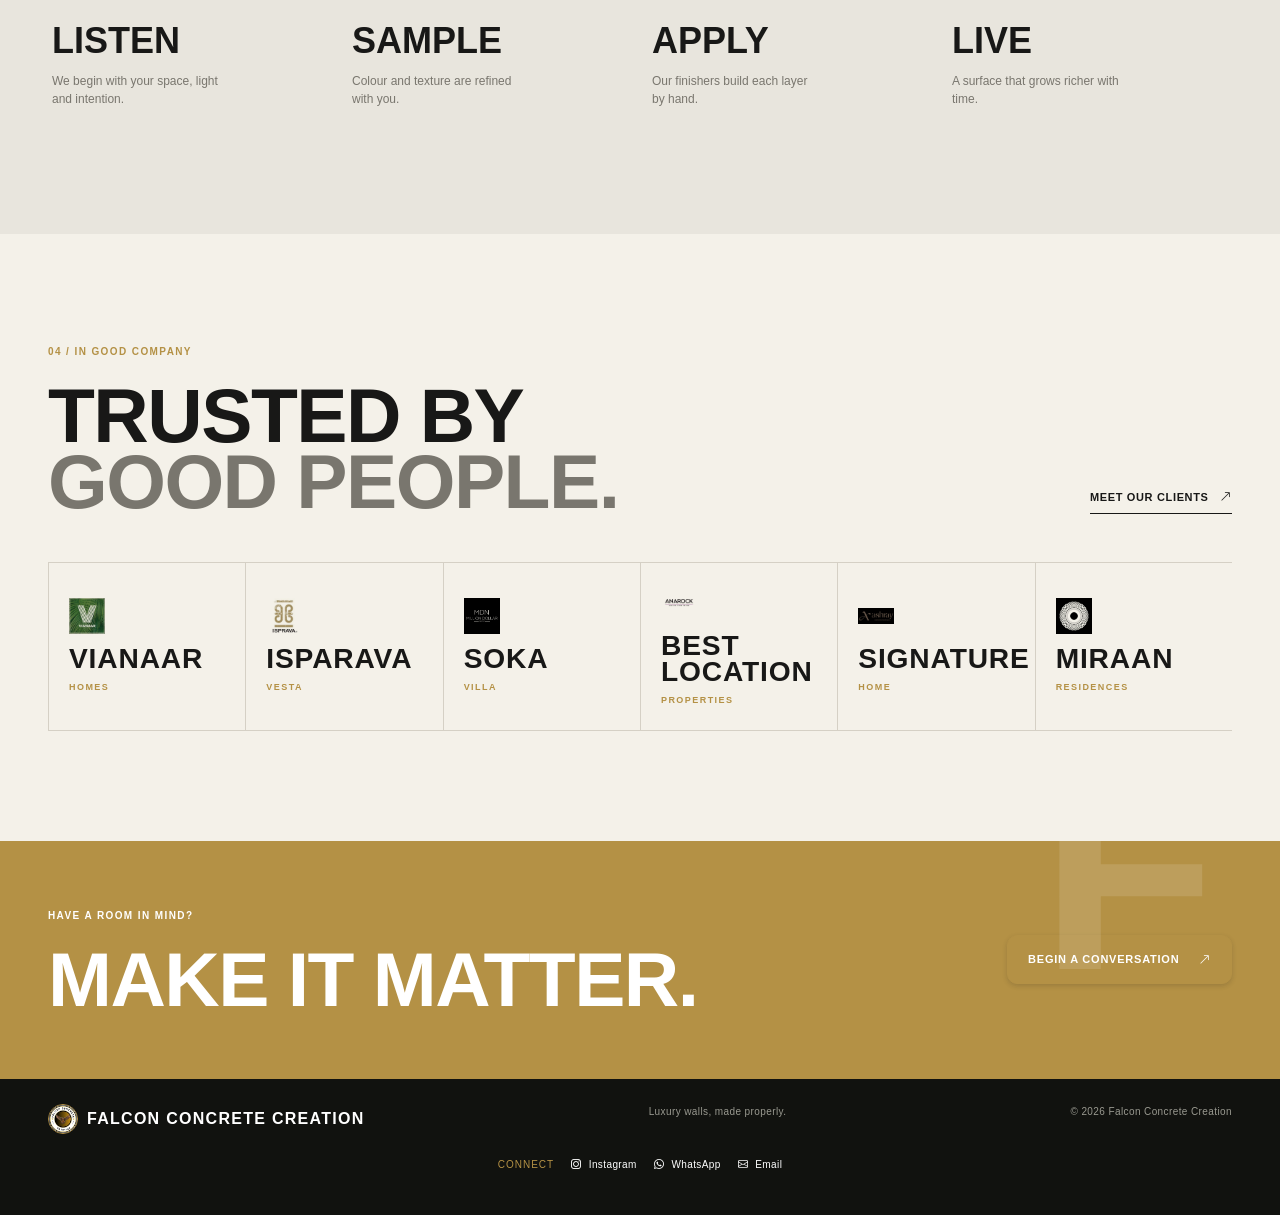
==== commit 68db13d0: "update seo and teams images" ====
--- a/index.html
+++ b/index.html
@@ -9,17 +9,17 @@
   <meta http-equiv="Referrer-Policy" content="strict-origin-when-cross-origin">
   <meta http-equiv="Permissions-Policy" content="geolocation=(), camera=(), microphone=(), interest-cohort=()">
   <meta name="description"
-    content="Falcon Concrete Creation offers lime plaster, micro topping, lime wash, micro concrete wall finishes, epoxy flooring and luxury interior surfaces in Goa, Mapusa and across North Goa.">
-  <meta name="keywords" content="Falcon Concrete Creation, lime plaster Goa, micro topping Goa, lime wash Goa, micro concrete wall finish Goa, micro concrete flooring Goa, epoxy flooring Goa, luxury wall finishes Goa, stucco finish Goa, terrazzo flooring Goa, decorative concrete Goa, interior texture specialist Goa, flooring contractor Mapusa, wall finish contractor North Goa, architectural surface specialists Goa, premium wall coatings Goa">
+    content="Falcon Concrete Creation offers lime plaster, micro topping, lime wash, micro concrete wall finishes, epoxy flooring and luxury interior surfaces in Goa, Mapusa and across India.">
+  <meta name="keywords" content="Falcon Concrete Creation, lime plaster India, lime plaster Goa, micro concrete contractors India, micro concrete wall finish India, micro concrete flooring India, epoxy flooring India, epoxy flooring company India, luxury wall finishes India, luxury wall finishes Goa, stucco finish India, terrazzo flooring India, decorative concrete India, marble texture contractor India, marble texture exterior India, wall texture company India, interior finish contractor India, premium wall coating company India, flooring contractor India, architectural coating specialists India, micro topping India, lime wash India, concrete finish specialists India, decorative wall coatings India, wall finish contractor in India, flooring company India, home interior finish contractor India, villa wall finish specialist India, commercial interior finish solutions India, luxury interior surface company India">
   <meta name="theme-color" content="#1e211c">
   <meta name="robots" content="index, follow, max-image-preview:large, max-snippet:-1, max-video-preview:-1">
   <meta name="author" content="Falcon Concrete Creation">
   <meta property="og:type" content="website">
   <meta property="og:site_name" content="Falcon Concrete Creation">
   <meta property="og:locale" content="en_IN">
-  <meta property="og:title" content="Luxury Wall Finishes & Micro Concrete Flooring in Goa | Falcon Concrete Creation">
+  <meta property="og:title" content="Luxury Wall Finishes & Micro Concrete Flooring in Goa, India | Falcon Concrete Creation">
   <meta property="og:description"
-    content="Hand-finished lime plaster, micro concrete, terrazzo and specialist flooring for homes, villas, hospitality and commercial spaces in Goa.">
+    content="Hand-finished lime plaster, micro concrete, terrazzo and specialist flooring for homes, villas, hospitality and commercial spaces across India and Goa.">
   <meta property="og:url" content="https://www.falconconcrete.in/">
   <meta property="og:image" content="https://www.falconconcrete.in/images/luxury-interior.jpg">
   <meta name="twitter:card" content="summary_large_image">
--- a/css/styles.css
+++ b/css/styles.css
@@ -20,7 +20,7 @@
 .founder-note blockquote{margin:18px 0 12px;font:600 clamp(2rem,4vw,4rem)/1.08 var(--display);text-transform:uppercase;letter-spacing:-.04em;color:var(--ink)}
 .founder-note .founder-signoff{margin:0;color:var(--muted);font-size:12px;letter-spacing:.12em;text-transform:uppercase}
 .team-card{border-top:1px solid var(--ink);padding-top:18px}
-.team-card img{width:100%;height:280px;object-fit:cover;filter:saturate(.8)}
+.team-card img{display:block;width:min(100%,420px);height:390px;margin:0 auto;object-fit:contain;object-position:center center;border-radius:46% 46% 45% 45% / 38% 38% 62% 62%;background:rgba(255,255,255,.18);filter:saturate(.8)}
 .team-card h3{font:600 34px var(--display);text-transform:uppercase;margin:18px 0 4px}
 .team-card p,.price-card p{color:var(--muted);font-size:13px;line-height:1.6}
 .price-card{background:var(--paper);border:1px solid var(--line);padding:30px;min-height:410px;position:relative}
